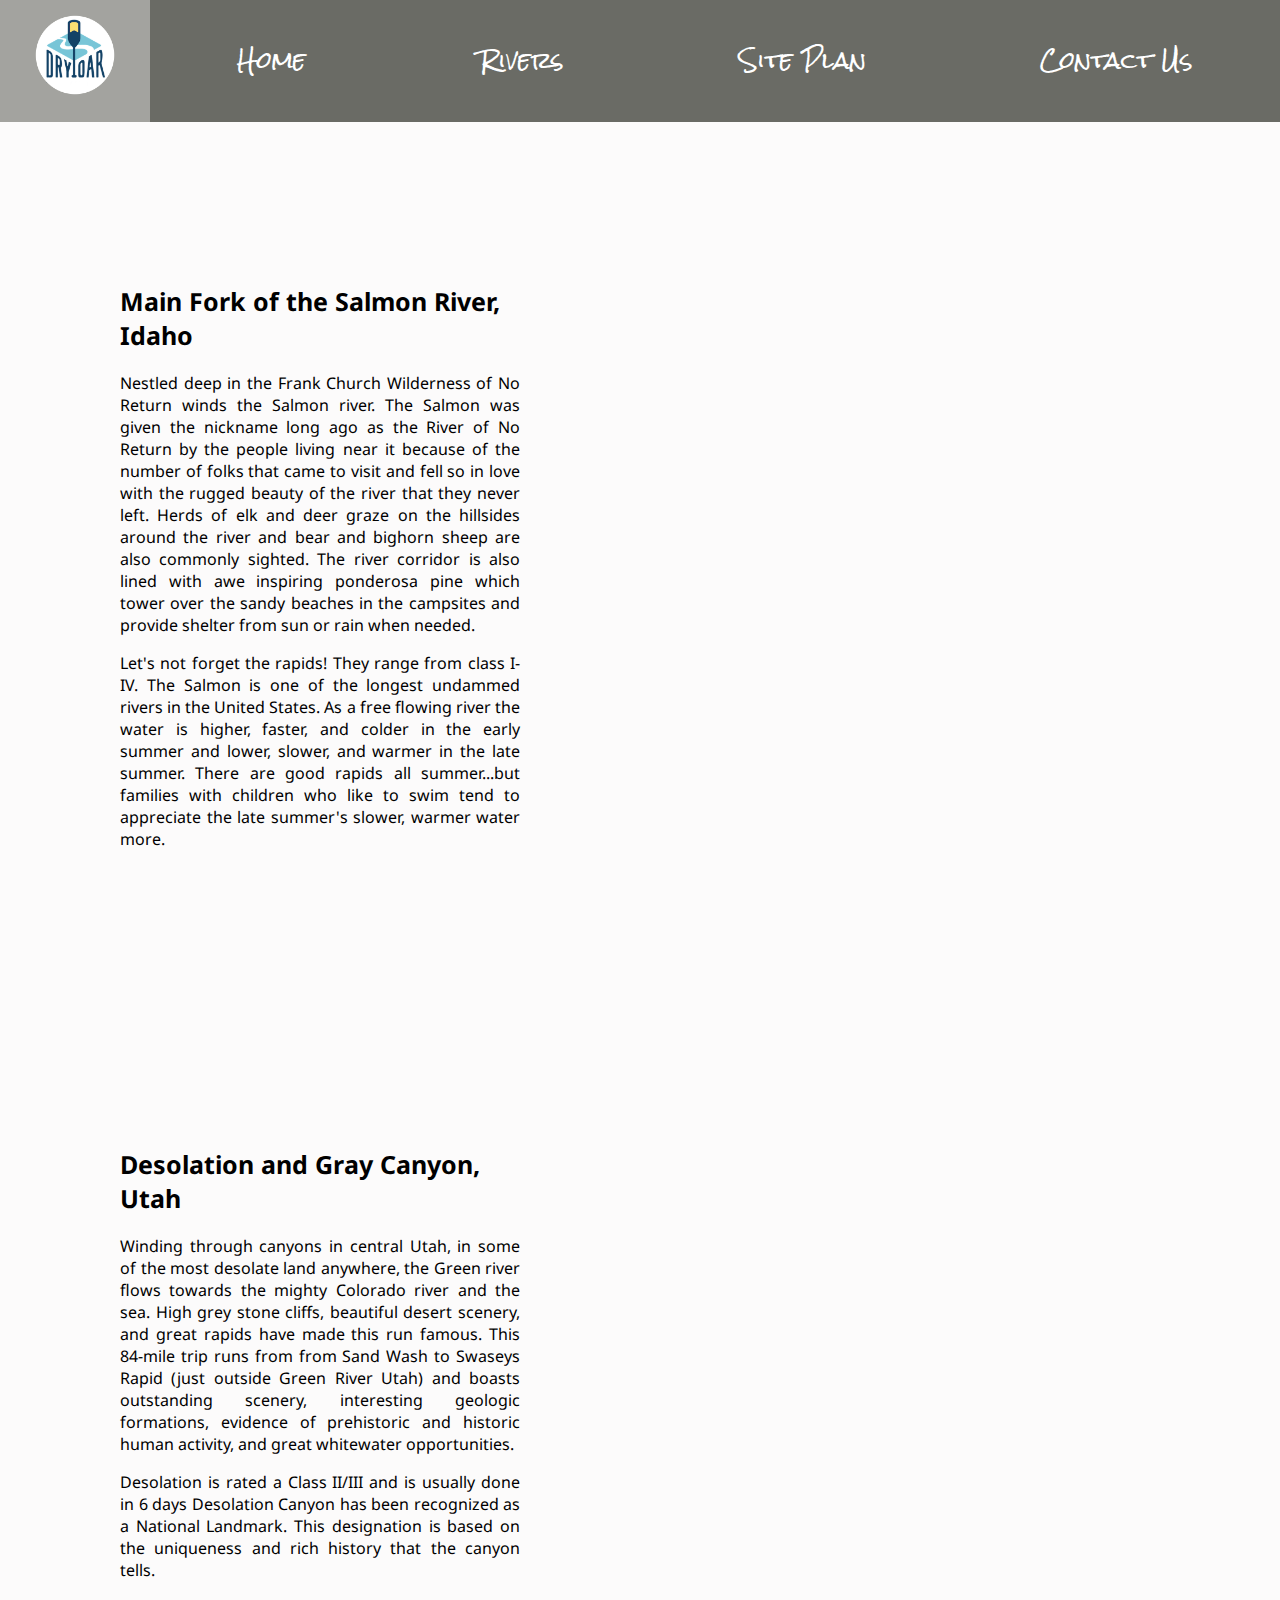
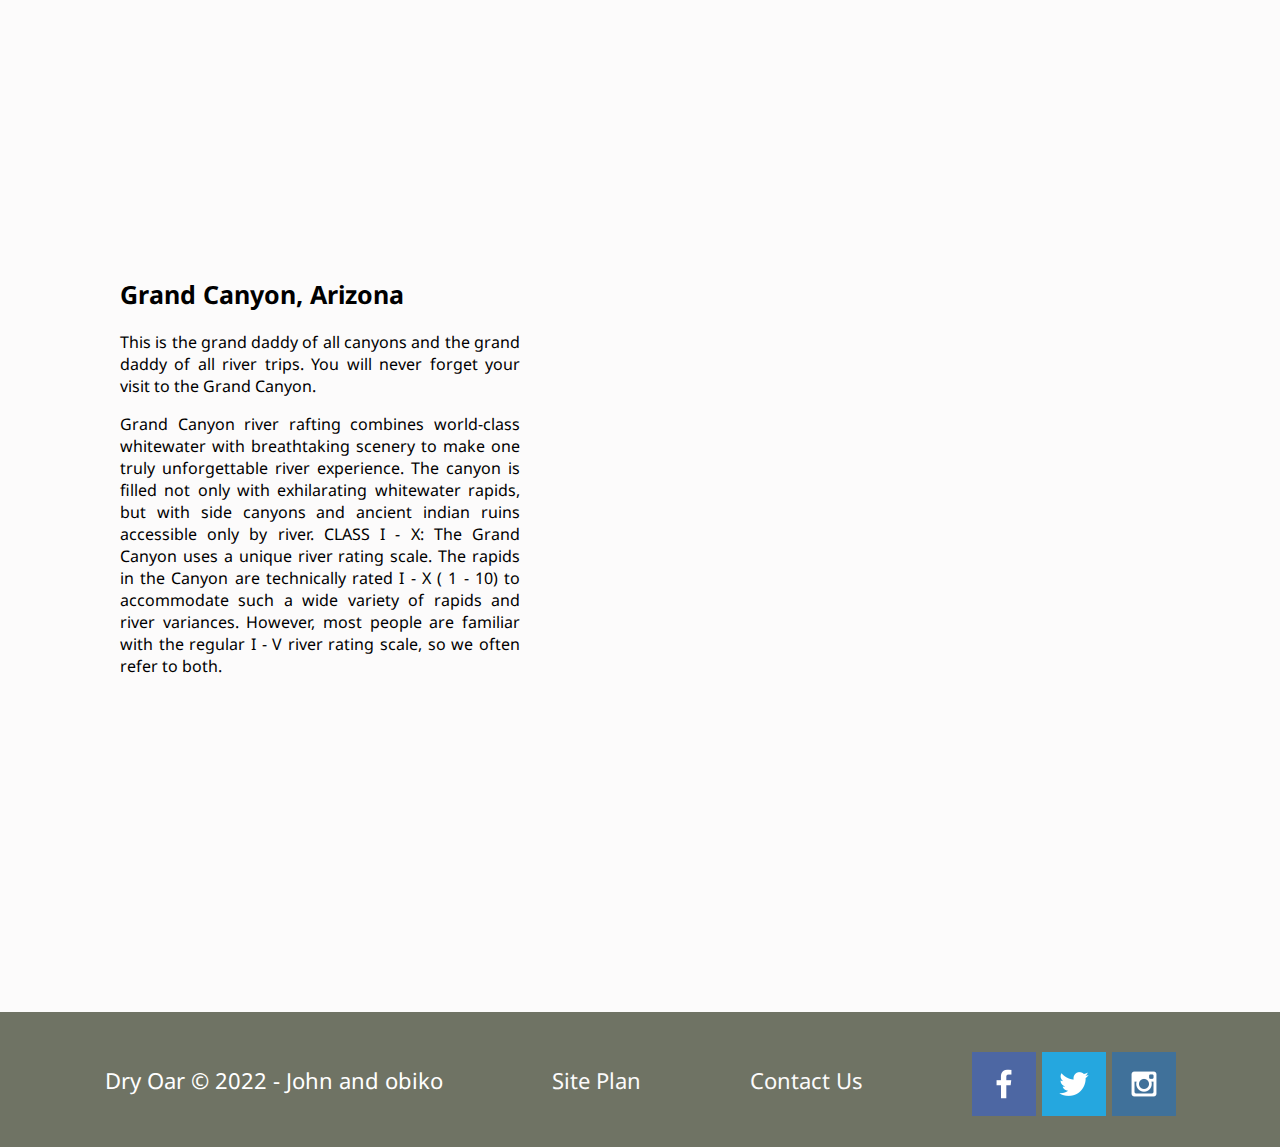
==== rivers.html @ b96100f6 "gt" ====
<!doctype html>
<html lang="en-us">

   

        <head>
            <meta charset="UTF-8">
            <meta http-equiv="X-UA-Compatible" content="IE=edge">
            <meta name="viewport" content="width=device-width, initial-scale=1.0">
            <link rel="stylesheet" href="styles/style.css">
            <title>Whitewater Rafting Vacations | Dry Oar Boating | Rivers</title>
        </head>
    

    <body class="has-animations">
    
    <div id="content">
        <header>
            <a id="logo_link" href="index.html">
                <img class="logo" src="images/logo.png" alt="Dry Oar Logo">
            </a>
            <nav>
                <a href="index.html">Home</a>
                <a href="rivers.html">Rivers</a>
                <a href="site-plan-rafting.html">Site Plan</a>
                <a href="contactus.html">Contact Us</a>
            </nav>
        </header>
      
            </section>
        </div>
       
        <body>
         <div class="section-container">
            <div class="columns image" style="background-image:url('images/kazuend-cCthPLHmrzI-unsplash.jpg')">
               &nbsp;
            </div>
            <div class="columns content">
               <div class="content-container">
                  <h5>Main Fork of the Salmon River, Idaho</h5>
                  <p>
                     Nestled deep in the Frank Church Wilderness of No Return winds the Salmon river. The Salmon was given the nickname long ago as the River of No Return by the people living near it because of the number of folks that came to visit and fell so in love with the rugged beauty of the river that they never left.

                     Herds of elk and deer graze on the hillsides around the river and bear and bighorn sheep are also commonly sighted. The river corridor is also lined with awe inspiring ponderosa pine which tower over the sandy beaches in the campsites and provide shelter from sun or rain when needed.
                     
                     
                  </p>
                  <p>
                     Let's not forget the rapids! They range from class I-IV. The Salmon is one of the longest undammed rivers in the United States. As a free flowing river the water is higher, faster, and colder in the early summer and lower, slower, and warmer in the late summer. There are good rapids all summer...but families with children who like to swim tend to appreciate the late summer's slower, warmer water more.
                  </p>
               </div>
            </div>
         </div>
         <div class="section-container">
            <div class="columns content">
               <div class="content-container">
                  <h5>Desolation and Gray Canyon, Utah</h5>
                  <p>
                     Winding through canyons in central Utah, in some of the most desolate land anywhere, the Green river flows towards the mighty Colorado river and the sea. High grey stone cliffs, beautiful desert scenery, and great rapids have made this run famous. This 84-mile trip runs from from Sand Wash to Swaseys Rapid (just outside Green River Utah) and boasts outstanding scenery, interesting geologic formations, evidence of prehistoric and historic human activity, and great whitewater opportunities.


                  </p>
                  <p>
                     Desolation is rated a Class II/III and is usually done in 6 days

                     Desolation Canyon has been recognized as a National Landmark.  This designation is based on the uniqueness and rich history that the canyon tells.


                  </p>
               </div>
            </div>
            <div class="columns image" style="background-image:url('images/bertrand-borie-CqyXj895IUg-unsplash.jpg')">
               &nbsp;
            </div>
         </div>
         <div class="section-container">
            <div class="columns image" style="background-image:url('images/diego-lozano--Gk6NLQKaaU-unsplash.jpg')">
               &nbsp;
            </div>
            <div class="columns content">
               <div class="content-container">
                  <h5>Grand Canyon, Arizona
                  </h5>
                  <p>
                     This is the grand daddy of all canyons and the grand daddy of all river trips. You will never forget your visit to the Grand Canyon.
                  </p>
                  <p>
                     Grand Canyon river rafting combines world-class whitewater with breathtaking scenery to make one truly unforgettable river experience. The canyon is filled not only with exhilarating whitewater rapids, but with side canyons and ancient indian ruins accessible only by river.

                     CLASS I - X: The Grand Canyon uses a unique river rating scale. The rapids in the Canyon are technically rated I - X ( 1 - 10) to accommodate such a wide variety of rapids and river variances. However, most people are familiar with the regular I - V river rating scale, so we often refer to both.


                  </p>
               </div>
            </div>
         </div>
      </body>
   </html>
  
    <footer>
        <p>Dry Oar © 2022 - John and obiko</p>
        <p><a href="site-plan-rafting.html">Site Plan</a></p>
        <p><a href="contactus.html">Contact Us</a></p>
        <div class="social">
            <a href="https://facebook.com" target="_blank">
                <img src="images/facebook.png" alt="fb icon">
            </a>
            <a href="https://twitter.com" target="_blank">
                <img src="images/twitter.png" alt="twitter icon">
            </a>
            <a href="https://instagram.com" target="_blank">
                <img src="images/instagram.png" alt="instagram icon">
            </a>
        </div>
    </footer>

   

  

    </body>
</html>
---- styles/style.css ----
@import url('https://fonts.googleapis.com/css2?family=Montserrat:wght@200&family=Noto+Sans:wght@200&family=Rock+Salt&display=swap');

#content{
    max-width: 2000px;
    margin: 0 auto;
}


nav a{
    text-align: center;
    color: #ffffff;
    text-decoration: none;
    padding: 35px;
    
}
nav{
    display: flex;
    justify-content: space-around;
    background: #070c015d;
}
#hero-msg h1{
    text-align: center;
    color: #ffffff;
    grid-column: 2/3;
    grid-row: 1/3;
    
}
#hero-msg h4{
    text-align: center;
    color: #ffffff;
    grid-column: 2/3;
    grid-row: 1/3;
}
.button-box{
    text-align: center;
}
main section{
    text-align: center;
}
main section img{
    box-sizing:border-box ;
}

#background {
    height: 725px;
    background-color:#00a6e8; 
    grid-column: 1/11;
    grid-row: 4/9;
}


body {
    background-color: #fcfbfb;
    font-family:Noto Sans, Montserrat, sans-serif;
    font-size: 22px;
    padding: 0;
    margin: 0;
}
header {
    display: grid;
    grid-template-columns: 150px auto;
    background-color:#070c015d;
    font: "Rock Salt";
    font-family:Rock Salt, Noto Sans, Montserrat, sans-serif;
   
}
nav a:hover {
    background-color: rgb(255, 255, 255);
    color: #00171F;
}
.book, .join{
    background-color: #00A8E8; 
    color: beige;
    text-decoration: none;
    font-size: 18px;
    padding: 15px 30px;
    margin-top: 50px;
    border-radius: 5px;
}
.book:hover, .join:hover{
    background-color:#007EA7;
    color: rgba(255, 228, 196, 0.914);
}
.msg{
    background-color:#003459;
    line-height: 1.5em;
    padding: 35px;
    grid-column: 6/10;
    grid-row: 6/7;
    box-shadow: 5px 5px 10px #6f7364;
}
footer{
    background-color:#00171F;
    color: #ffffff;
    padding: 25px 50px;
    margin-top: 200px;
}
.home-title{
    color: #000000;
    font-family:Rock Salt, Noto Sans, Montserrat, sans-serif;
    font-size: 2em;
    margin-top: 10px;
}
h4{
    color: #000;
}
.msg h2{
    color: #fcfbfb;
    font-family:Noto Sans, Montserrat, sans-serif;
}
.msg p{
    color: aliceblue;
    font-size: 1em;
    padding-bottom: 15px;
}
footer a{
    color: #fcfbfb;
    text-decoration: none;
}
footer a:hover{
    color: #000;
}

.icon {
    width: 80px;
    padding-top: 10px;
}
.logo {
    width: 80px;
}
#hero-img{
    width: 100%;
}
font p{
    font-size:  0.1em;
    font-family:Noto Sans, Montserrat, sans-serif;
    
}
font p a:hover {
    text-decoration: underline;
}
h2{
    margin: 0;
}
#logo_link{
    padding-top: 5px;
    justify-self: center;
    align-self: center;
}
footer .social img{
    padding-top: 15px;
}
.rivers-card, .camping-card, .rapids-card{
    margin: 200px 0;
}
.card-img{
    border: 10px solid #d9c2a3;
    transition: transform .5s;
    box-shadow: 5px 5px 10px #6f7364;
}
#hero{
    display: grid; 
    grid-template-columns: 1fr 3fr 1fr;
    margin-top: -120px; 
    
}
#hero-box{
    grid-column: 1/4;
    grid-row: 1/3;
    z-index: -1;

}
#hero-msg{
    grid-column: 2/3;
    grid-row: 1/2;
    margin-top: 120px;
    }
    
.home-grid{
    display: grid;
    grid-template-columns:1fr 1fr 1fr 1fr 1fr 1fr 1fr 1fr 1fr 1fr;
}

.display-grid{
    grid-template-columns:10fr
}
.card-img, .mountains {
    width: 100%;
}
.rivers-card{
    grid-column: 2/4;
    grid-row: 2/3;
}
.camping-card{
    grid-column: 5/7;
    grid-row: 2/3;
}
.rapids-card{
    grid-column: 8/10;
    grid-row: 2/3;
}
.mountains{
    grid-column: 2/7;
    grid-row: 5/8;
    box-shadow: 5px 5px 10px #6f7364;
}
footer{
    background-color: #6f7364;
    padding: 25px 50px;
    margin-top: 200px; 
    display: flex;
    justify-content: space-around;
    align-items: center;
}
.card-img:hover {
    opacity: .6;
    transform: scale(1.1);
}
h1{
    padding: 60px;
    text-align: center;
    background: #1abc9c00;
    color: rgb(0, 0, 0);
    font-size: 30px;
}
img {
    max-width: 100%
  }
  .image {
    flex-basis: 40%
  }
  .text {
    font-size: 20px;
    padding-left: 20px;
  }
.container{
    display: flex;
    align-items: center;
}



    body
    {
    overflow-x:hidden;
    font-family:'Noto Sans', sans-serif;
    }
    .section-container
    {
    --bs-gutter-x: 1.5rem;
    --bs-gutter-y: 0;
    display: flex;
    flex-wrap: wrap;
    }
    .section-container .columns
    {
    flex:0 0 auto;
    width:50%;
    }
    .section-container .columns.image
    {
    background-position:center;
    background-repeat:no-repeat;
    background-size:cover;
    width: 0;
    }
    .section-container .columns.content .content-container
    {
    padding:120px 120px;
    }
    .section-container .columns.content .content-container h5
    {
    font-weight:700;
    font-size:25px;
    margin-bottom:20px;
    }
    .section-container .columns.content .content-container p
    {
    font-weight:400;
    font-size:16px;
    margin-bottom:20px;
    margin-bottom:15px;
    text-align:justify;
    }
    @media screen and (max-width:767px)
    {
    .section-container
    {
    flex-flow:row wrap;
    }
    .section-container .columns.image{
    display:block;
    order:1;
    width:100%;
    height:250px;
    }
    .section-container .columns.content
    {
    display:block;
    order:2;
    width:100%;
    }
    .section-container .columns.content .content-container
    {
    padding:20px 35px;
    }
    .section-container .columns.content .content-container h5
    {
    margin-bottom:5px;
    }
    }
    



@media screen and (max-width: 900px) {
    #hero, .home-grid {
        display: block;
        height: auto;
    }
    nav, footer {
        flex-direction: column;
    }
    nav a {
        display: block;
        padding: 15px;
    }
    #hero {
        margin-top: 0;
    }
    #hero-msg {
        margin-top: 0;
    }
    #hero-msg h4 {
        display: none;
    }
    .home-title {
        font-size: 25px;
        color: #6f7364;
    }
    .rivers-card, .camping-card, .rapids-card { 
        margin: 50px auto;
        width: 60%;
    }
    #background {
        display: none;
    }
    .mountains, .msg {
        width: 80%;
        display: block;
        margin: 0 auto;
    }
    footer {
        margin-top: 25px;
    }
}
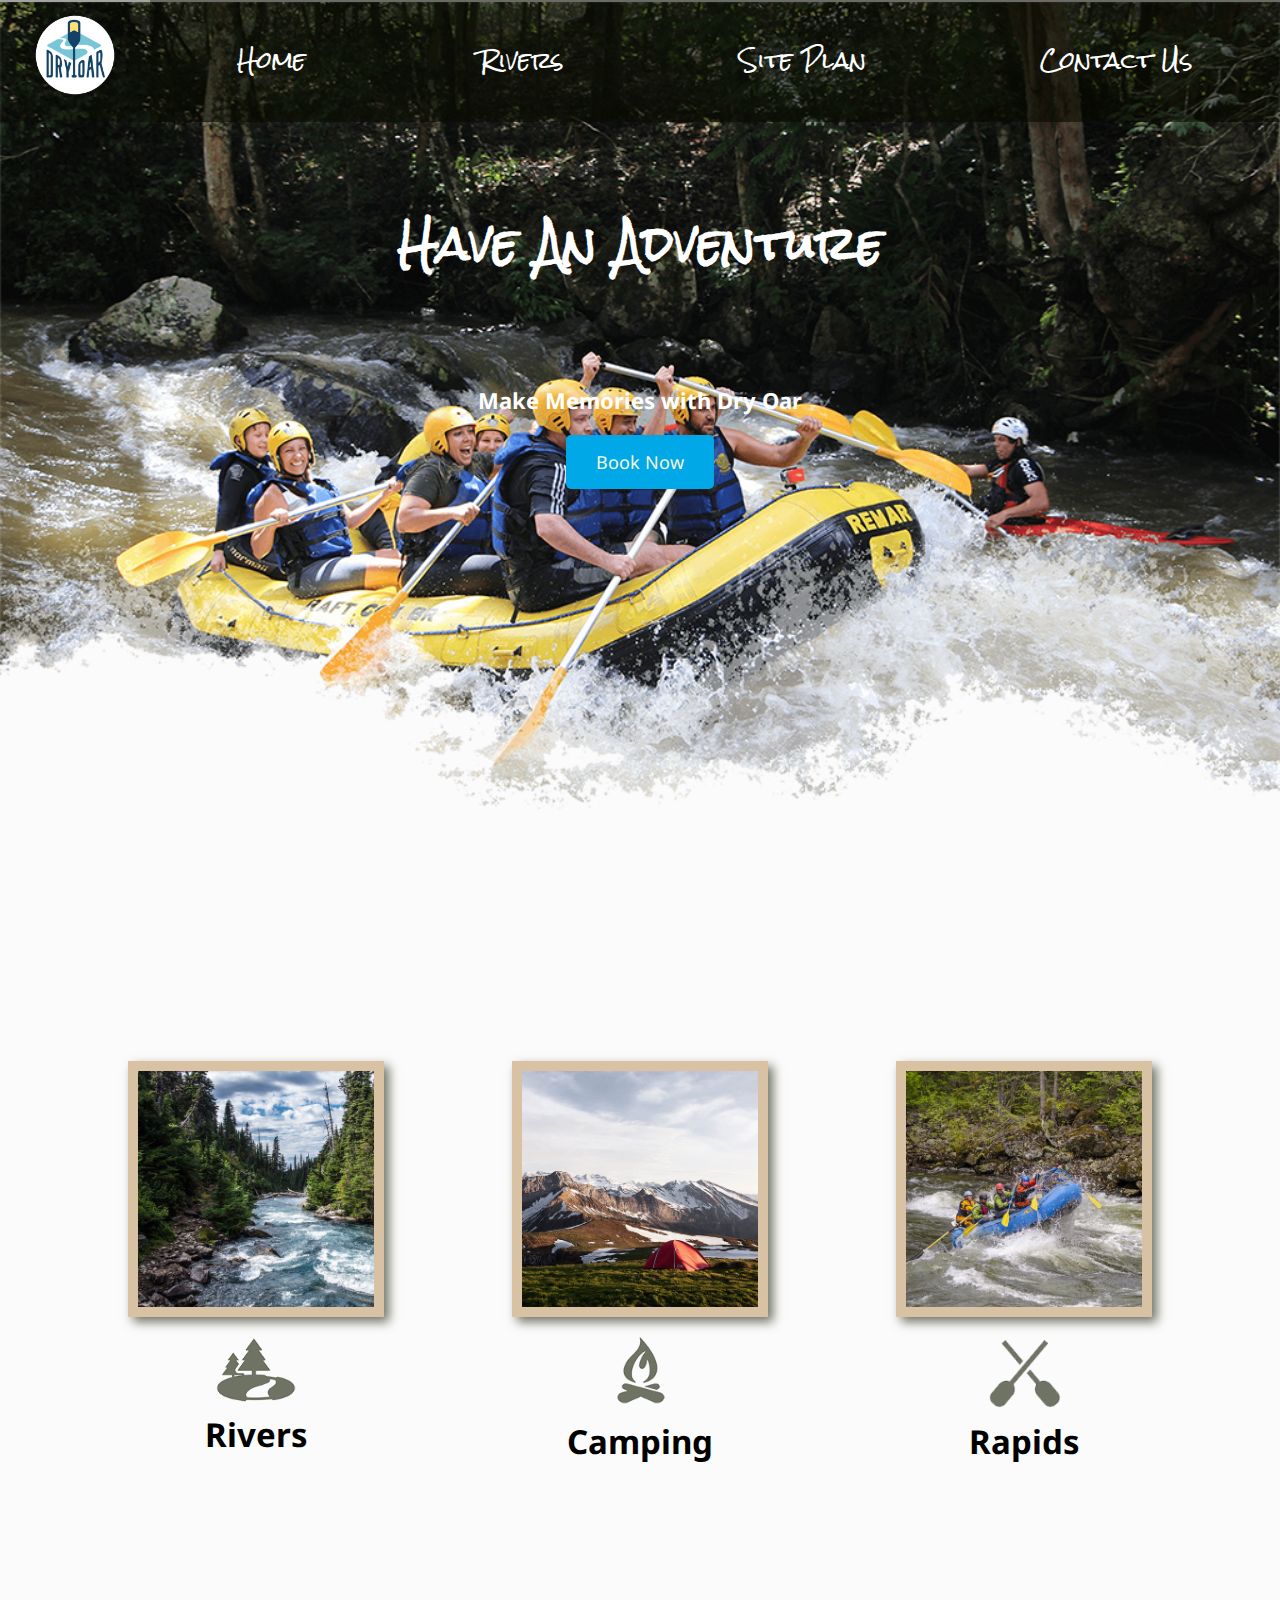
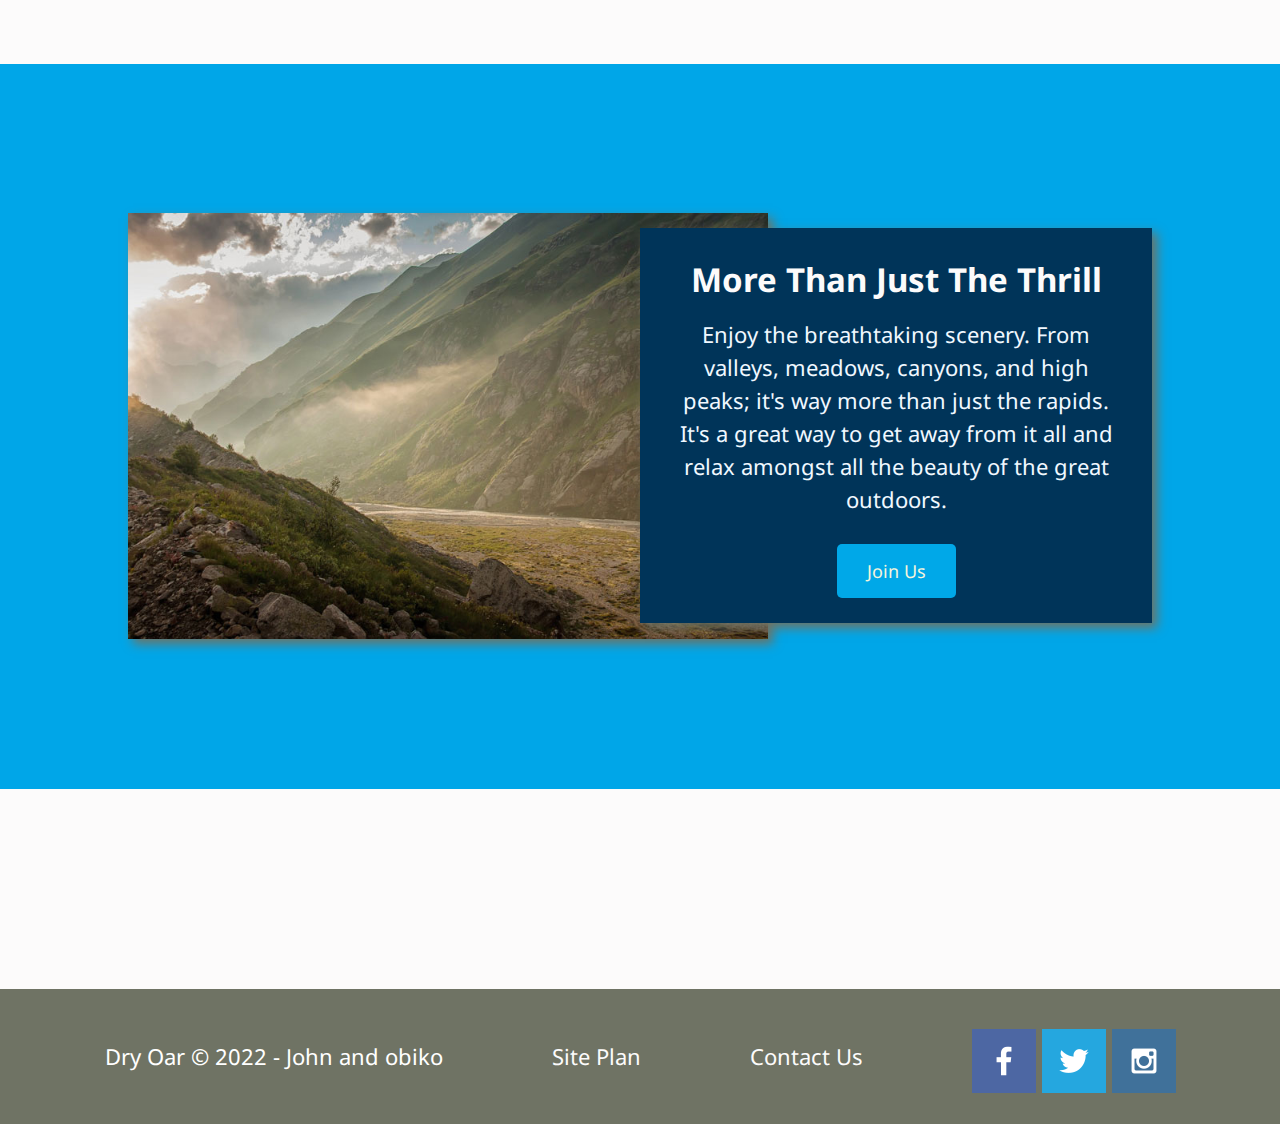
==== commit f3c3bc8e: "rivers new" ====
--- a/rivers.html
+++ b/rivers.html
@@ -1,19 +1,13 @@
-<!doctype html>
-<html lang="en-us">
-
-   
-
-        <head>
-            <meta charset="UTF-8">
-            <meta http-equiv="X-UA-Compatible" content="IE=edge">
-            <meta name="viewport" content="width=device-width, initial-scale=1.0">
-            <link rel="stylesheet" href="styles/style.css">
-            <title>Whitewater Rafting Vacations | Dry Oar Boating | Rivers</title>
-        </head>
-    
-
-    <body class="has-animations">
-    
+<!DOCTYPE html>
+<html lang="en">
+<head>
+    <meta charset="UTF-8">
+    <meta http-equiv="X-UA-Compatible" content="IE=edge">
+    <meta name="viewport" content="width=device-width, initial-scale=1.0">
+    <link rel="stylesheet" href="styles/style.css">
+    <title>Whitewater Rafting Vacations | Dry Oar Boating | Home</title>
+</head>
+<body>
     <div id="content">
         <header>
             <a id="logo_link" href="index.html">
@@ -26,98 +20,60 @@
                 <a href="contactus.html">Contact Us</a>
             </nav>
         </header>
-      
+        <div id="hero">
+            <div id="hero-box">
+                <img id="hero-img" src="images/hero.png" alt="People enjoying white water rafting">
+            </div>
+            <section id="hero-msg">
+                <h1 class="home-title">Have An Adventure</h1>
+                <h4>Make Memories with Dry Oar</h4>
+                <div class="button-box">
+                    <a class="book" href="rates.html">Book Now</a>
+                </div>
             </section>
         </div>
-       
-        <body>
-         <div class="section-container">
-            <div class="columns image" style="background-image:url('images/kazuend-cCthPLHmrzI-unsplash.jpg')">
-               &nbsp;
+        <main class="home-grid">
+            <section class="rivers-card">
+                <img class="card-img" src="images/rivers.jpg" alt="river in forest">
+                <img class="icon" src="images/river_icon.png" alt="river icon">
+                <h2>Rivers</h2>
+            </section>
+            <section class="camping-card">
+                <img class="card-img" src="images/camping.jpg" alt="tent in mountains">
+                <img class="icon" src="images/fire_icon.png" alt="fire icon">
+                <h2>Camping</h2>
+            </section>
+            <section class="rapids-card">
+                <img class="card-img" src="images/rapids.jpg" alt="rafting boat">
+                <img class="icon" src="images/oars.png" alt="oars icon">
+                <h2>Rapids</h2>
+            </section>
+            <div id="background"></div>
+            <img class="mountains" src="images/mountains.jpg" alt="Misty mountains">
+            <section class="msg">
+                <h2>More Than Just The Thrill</h2>
+                <p>Enjoy the breathtaking scenery. From valleys, meadows, canyons, and high peaks; it's way more than just the rapids. It's a great way to get away from it all and relax amongst all the beauty of the great outdoors. </p>
+                <a class='join' href="rivers.html">Join Us</a>
+            </section>
+        </main>
+        <footer>
+            <p>Dry Oar © 2022 - John and obiko</p>
+            <p><a href="site-plan-rafting.html">Site Plan</a></p>
+            <p><a href="contactus.html">Contact Us</a></p>
+            <div class="social">
+                <a href="https://facebook.com" target="_blank">
+                    <img src="images/facebook.png" alt="fb icon">
+                </a>
+                <a href="https://twitter.com" target="_blank">
+                    <img src="images/twitter.png" alt="twitter icon">
+                </a>
+                <a href="https://instagram.com" target="_blank">
+                    <img src="images/instagram.png" alt="instagram icon">
+                </a>
             </div>
-            <div class="columns content">
-               <div class="content-container">
-                  <h5>Main Fork of the Salmon River, Idaho</h5>
-                  <p>
-                     Nestled deep in the Frank Church Wilderness of No Return winds the Salmon river. The Salmon was given the nickname long ago as the River of No Return by the people living near it because of the number of folks that came to visit and fell so in love with the rugged beauty of the river that they never left.
-
-                     Herds of elk and deer graze on the hillsides around the river and bear and bighorn sheep are also commonly sighted. The river corridor is also lined with awe inspiring ponderosa pine which tower over the sandy beaches in the campsites and provide shelter from sun or rain when needed.
-                     
-                     
-                  </p>
-                  <p>
-                     Let's not forget the rapids! They range from class I-IV. The Salmon is one of the longest undammed rivers in the United States. As a free flowing river the water is higher, faster, and colder in the early summer and lower, slower, and warmer in the late summer. There are good rapids all summer...but families with children who like to swim tend to appreciate the late summer's slower, warmer water more.
-                  </p>
-               </div>
-            </div>
-         </div>
-         <div class="section-container">
-            <div class="columns content">
-               <div class="content-container">
-                  <h5>Desolation and Gray Canyon, Utah</h5>
-                  <p>
-                     Winding through canyons in central Utah, in some of the most desolate land anywhere, the Green river flows towards the mighty Colorado river and the sea. High grey stone cliffs, beautiful desert scenery, and great rapids have made this run famous. This 84-mile trip runs from from Sand Wash to Swaseys Rapid (just outside Green River Utah) and boasts outstanding scenery, interesting geologic formations, evidence of prehistoric and historic human activity, and great whitewater opportunities.
-
-
-                  </p>
-                  <p>
-                     Desolation is rated a Class II/III and is usually done in 6 days
-
-                     Desolation Canyon has been recognized as a National Landmark.  This designation is based on the uniqueness and rich history that the canyon tells.
-
-
-                  </p>
-               </div>
-            </div>
-            <div class="columns image" style="background-image:url('images/bertrand-borie-CqyXj895IUg-unsplash.jpg')">
-               &nbsp;
-            </div>
-         </div>
-         <div class="section-container">
-            <div class="columns image" style="background-image:url('images/diego-lozano--Gk6NLQKaaU-unsplash.jpg')">
-               &nbsp;
-            </div>
-            <div class="columns content">
-               <div class="content-container">
-                  <h5>Grand Canyon, Arizona
-                  </h5>
-                  <p>
-                     This is the grand daddy of all canyons and the grand daddy of all river trips. You will never forget your visit to the Grand Canyon.
-                  </p>
-                  <p>
-                     Grand Canyon river rafting combines world-class whitewater with breathtaking scenery to make one truly unforgettable river experience. The canyon is filled not only with exhilarating whitewater rapids, but with side canyons and ancient indian ruins accessible only by river.
-
-                     CLASS I - X: The Grand Canyon uses a unique river rating scale. The rapids in the Canyon are technically rated I - X ( 1 - 10) to accommodate such a wide variety of rapids and river variances. However, most people are familiar with the regular I - V river rating scale, so we often refer to both.
-
-
-                  </p>
-               </div>
-            </div>
-         </div>
-      </body>
-   </html>
-  
-    <footer>
-        <p>Dry Oar © 2022 - John and obiko</p>
-        <p><a href="site-plan-rafting.html">Site Plan</a></p>
-        <p><a href="contactus.html">Contact Us</a></p>
-        <div class="social">
-            <a href="https://facebook.com" target="_blank">
-                <img src="images/facebook.png" alt="fb icon">
-            </a>
-            <a href="https://twitter.com" target="_blank">
-                <img src="images/twitter.png" alt="twitter icon">
-            </a>
-            <a href="https://instagram.com" target="_blank">
-                <img src="images/instagram.png" alt="instagram icon">
-            </a>
-        </div>
-    </footer>
-
-   
-
-  
-
-    </body>
+        </footer>
+    </div >
+    
+</body>
 </html>
-
+                            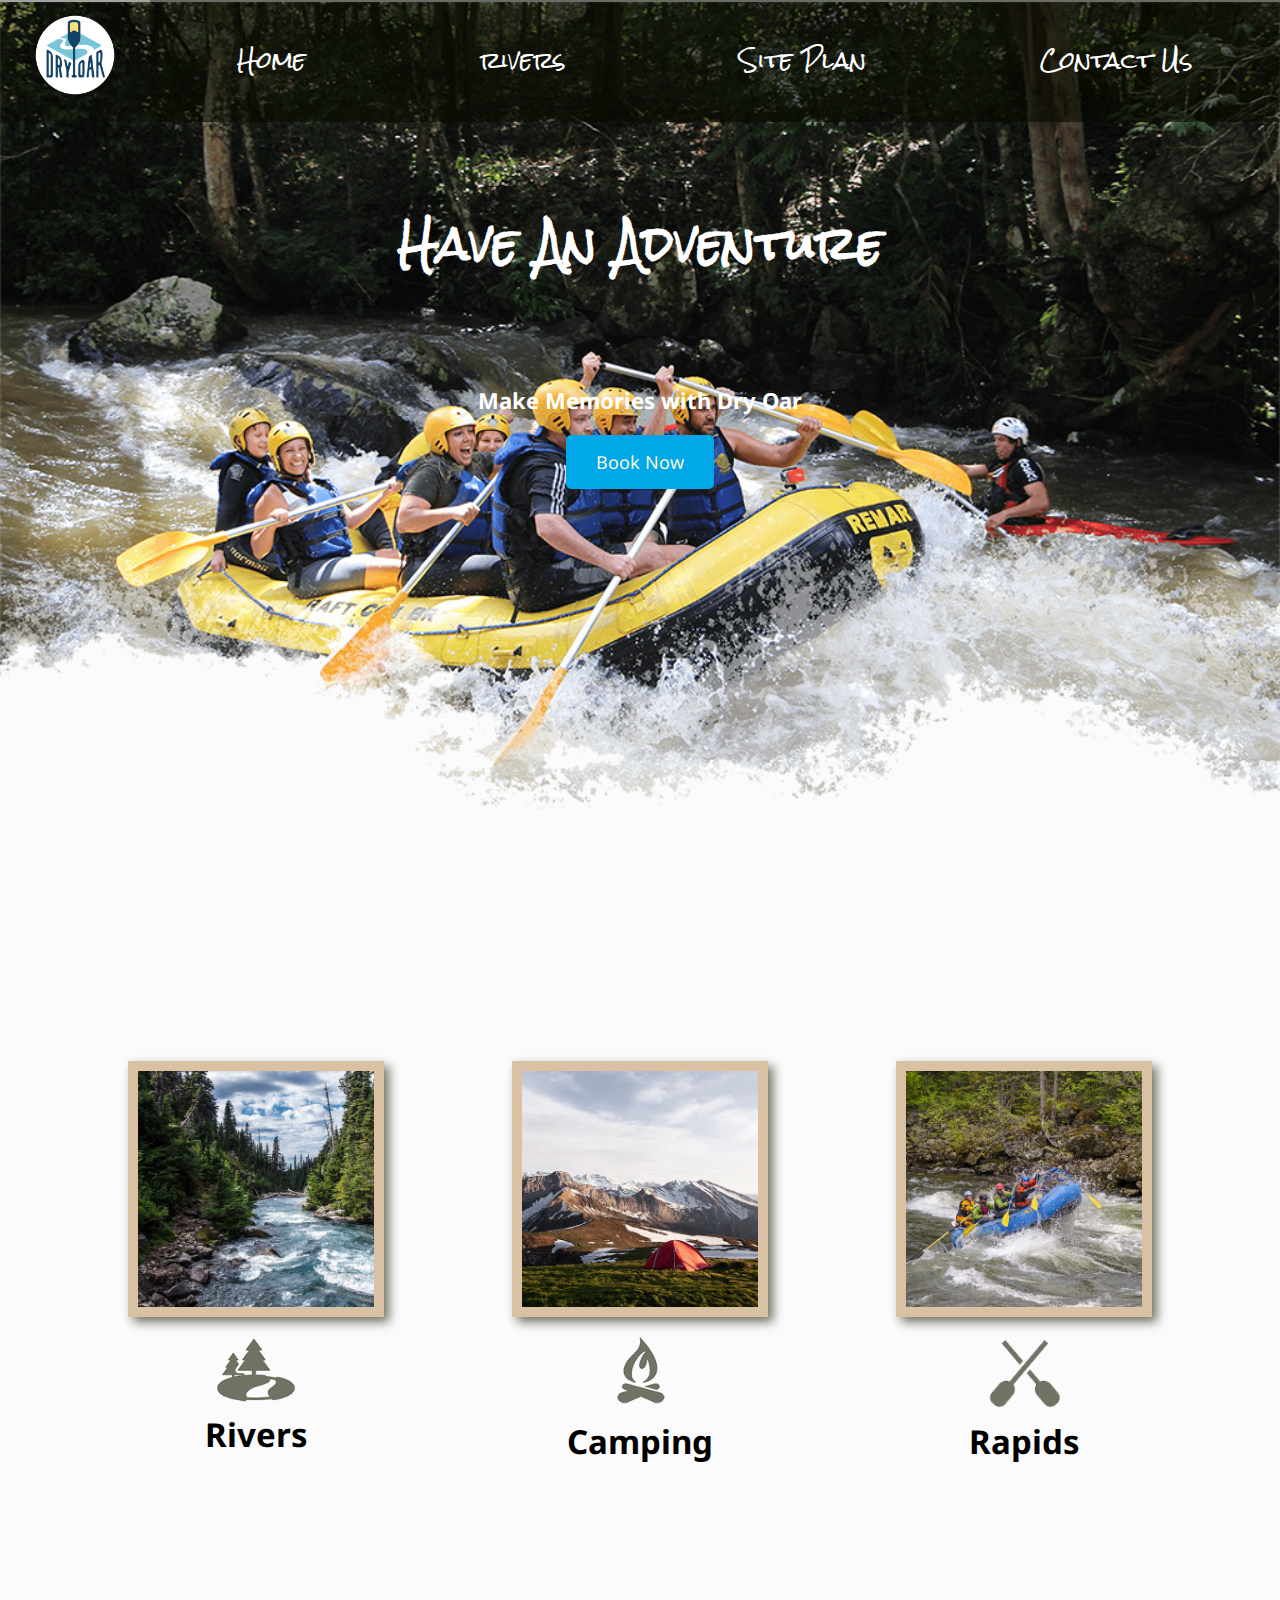
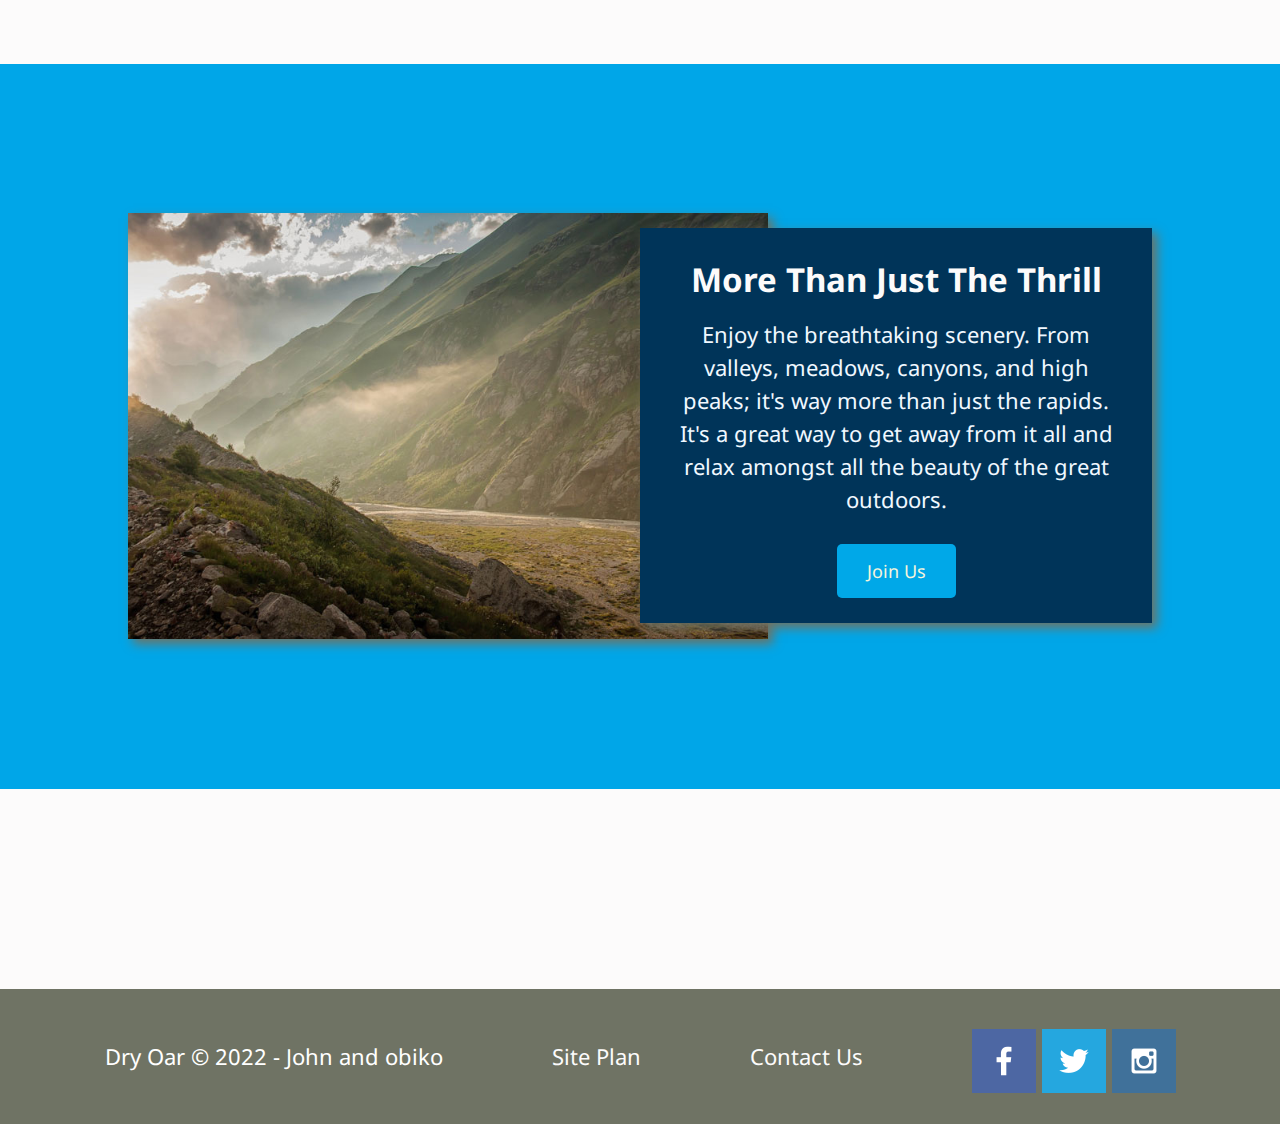
==== commit 9f18368f: "bh" ====
--- a/rivers.html
+++ b/rivers.html
@@ -15,7 +15,7 @@
             </a>
             <nav>
                 <a href="index.html">Home</a>
-                <a href="rivers.html">Rivers</a>
+                <a href="rivers.html">rivers</a>
                 <a href="site-plan-rafting.html">Site Plan</a>
                 <a href="contactus.html">Contact Us</a>
             </nav>
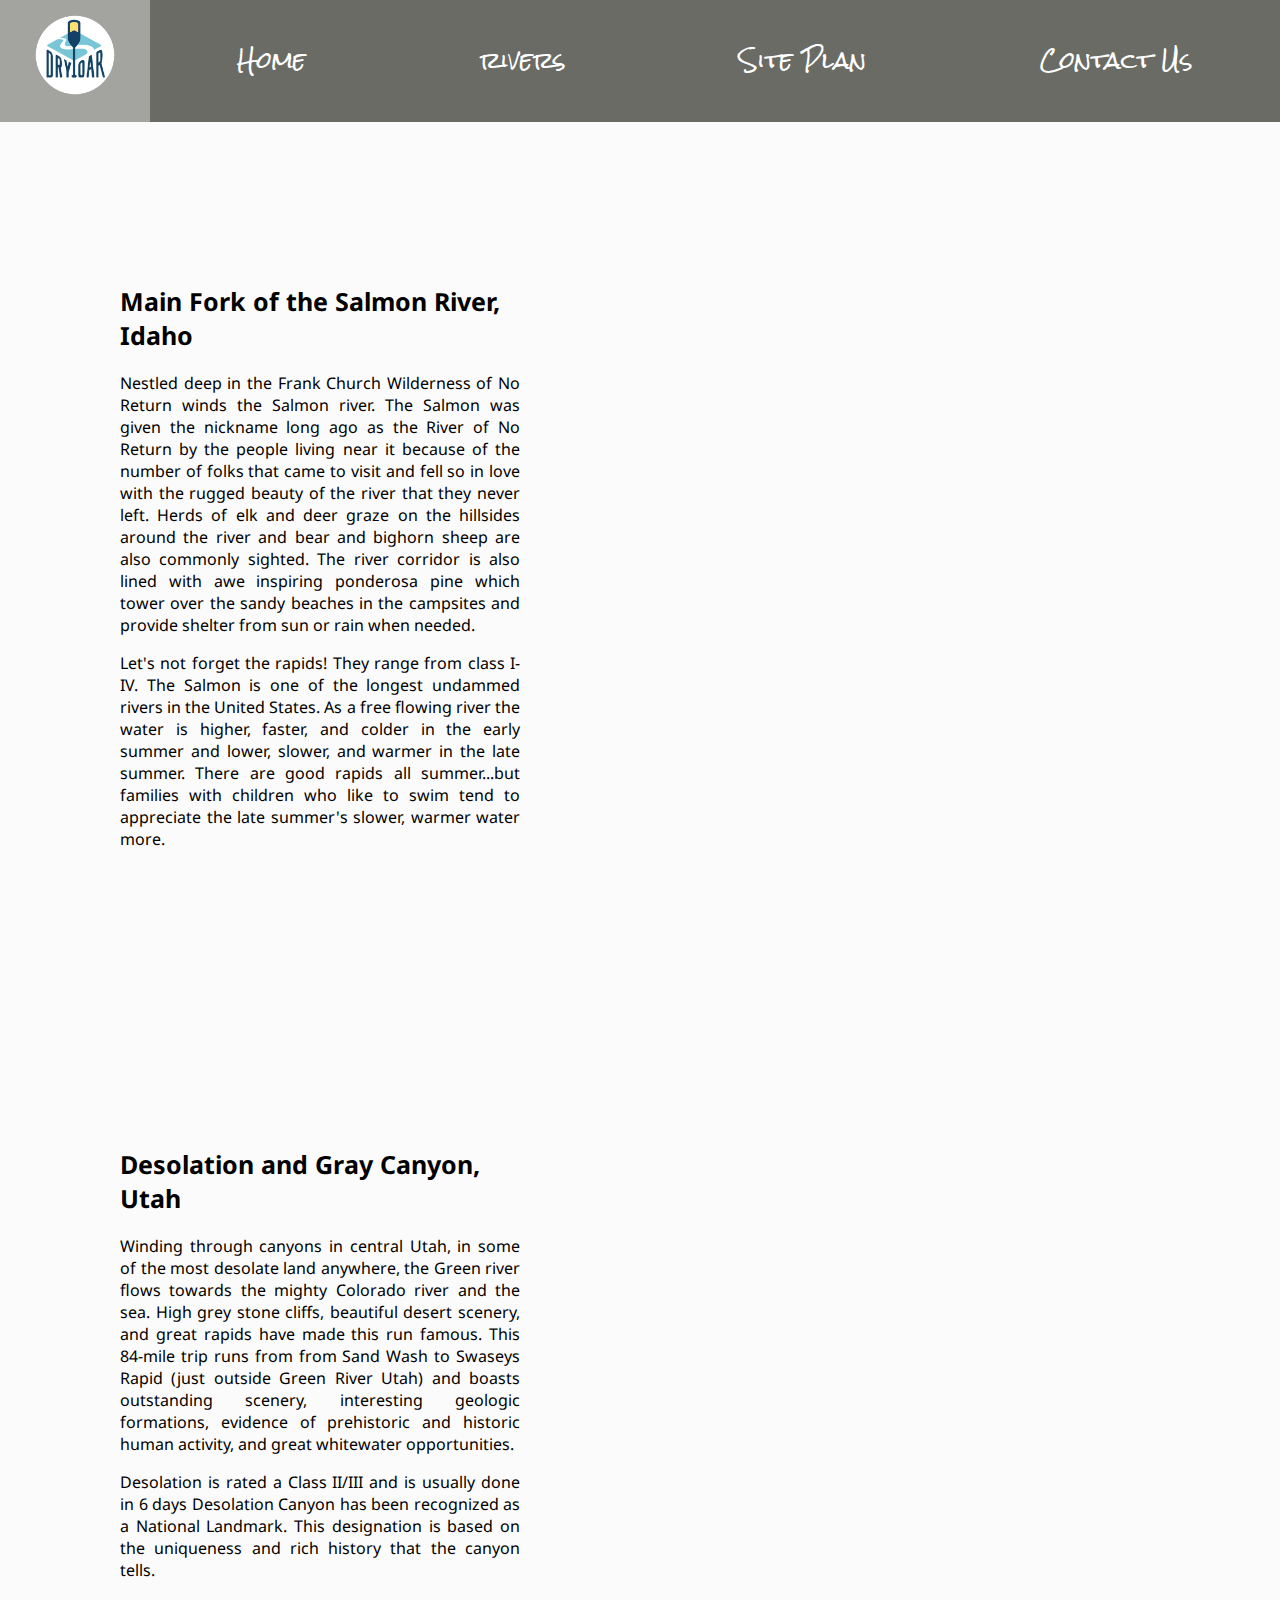
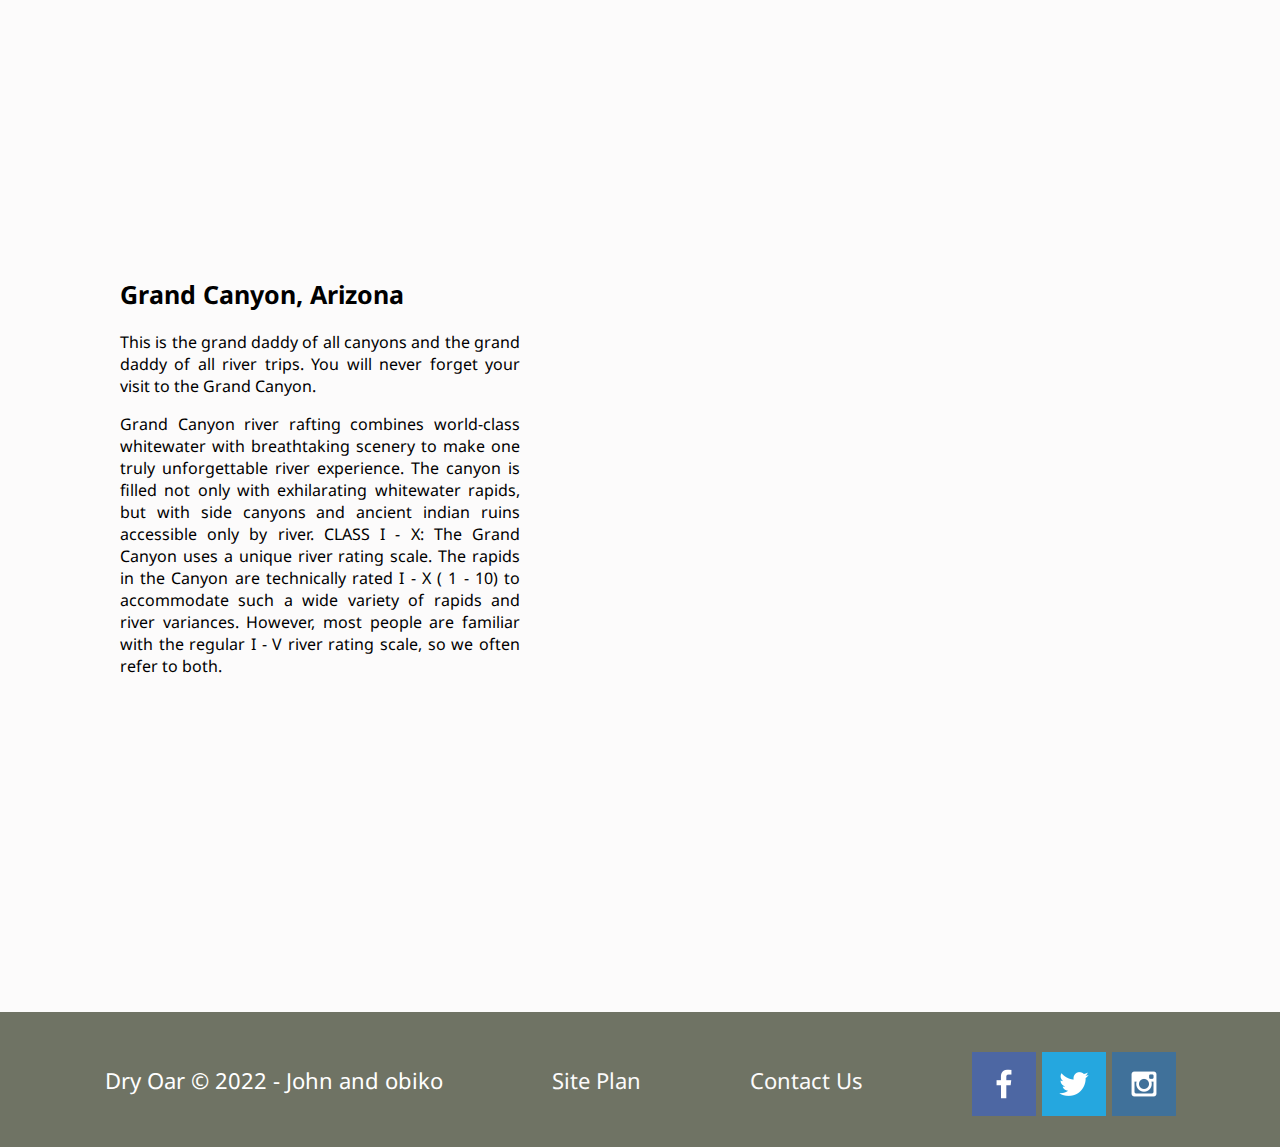
==== commit 06e9bbd8: "other" ====
--- a/rivers.html
+++ b/rivers.html
@@ -20,42 +20,61 @@
                 <a href="contactus.html">Contact Us</a>
             </nav>
         </header>
-        <div id="hero">
-            <div id="hero-box">
-                <img id="hero-img" src="images/hero.png" alt="People enjoying white water rafting">
+       
+        <body>
+            <div class="section-container">
+               <div class="columns image" style="background-image:url('images/kazuend-cCthPLHmrzI-unsplash.jpg')">
+                  &nbsp;
+               </div>
+               <div class="columns content">
+                  <div class="content-container">
+                     <h5>Main Fork of the Salmon River, Idaho
+                    </h5>
+                     <p>
+                        Nestled deep in the Frank Church Wilderness of No Return winds the Salmon river. The Salmon was given the nickname long ago as the River of No Return by the people living near it because of the number of folks that came to visit and fell so in love with the rugged beauty of the river that they never left.
+
+                        Herds of elk and deer graze on the hillsides around the river and bear and bighorn sheep are also commonly sighted. The river corridor is also lined with awe inspiring ponderosa pine which tower over the sandy beaches in the campsites and provide shelter from sun or rain when needed.
+                     </p>
+                     <p>
+                        Let's not forget the rapids! They range from class I-IV. The Salmon is one of the longest undammed rivers in the United States. As a free flowing river the water is higher, faster, and colder in the early summer and lower, slower, and warmer in the late summer. There are good rapids all summer...but families with children who like to swim tend to appreciate the late summer's slower, warmer water more.                     </p>
+                  </div>
+               </div>
             </div>
-            <section id="hero-msg">
-                <h1 class="home-title">Have An Adventure</h1>
-                <h4>Make Memories with Dry Oar</h4>
-                <div class="button-box">
-                    <a class="book" href="rates.html">Book Now</a>
-                </div>
-            </section>
-        </div>
-        <main class="home-grid">
-            <section class="rivers-card">
-                <img class="card-img" src="images/rivers.jpg" alt="river in forest">
-                <img class="icon" src="images/river_icon.png" alt="river icon">
-                <h2>Rivers</h2>
-            </section>
-            <section class="camping-card">
-                <img class="card-img" src="images/camping.jpg" alt="tent in mountains">
-                <img class="icon" src="images/fire_icon.png" alt="fire icon">
-                <h2>Camping</h2>
-            </section>
-            <section class="rapids-card">
-                <img class="card-img" src="images/rapids.jpg" alt="rafting boat">
-                <img class="icon" src="images/oars.png" alt="oars icon">
-                <h2>Rapids</h2>
-            </section>
-            <div id="background"></div>
-            <img class="mountains" src="images/mountains.jpg" alt="Misty mountains">
-            <section class="msg">
-                <h2>More Than Just The Thrill</h2>
-                <p>Enjoy the breathtaking scenery. From valleys, meadows, canyons, and high peaks; it's way more than just the rapids. It's a great way to get away from it all and relax amongst all the beauty of the great outdoors. </p>
-                <a class='join' href="rivers.html">Join Us</a>
-            </section>
-        </main>
+            <div class="section-container">
+               <div class="columns content">
+                  <div class="content-container">
+                     <h5>Desolation and Gray Canyon, Utah</h5>
+                     <p>
+                        Winding through canyons in central Utah, in some of the most desolate land anywhere, the Green river flows towards the mighty Colorado river and the sea. High grey stone cliffs, beautiful desert scenery, and great rapids have made this run famous. This 84-mile trip runs from from Sand Wash to Swaseys Rapid (just outside Green River Utah) and boasts outstanding scenery, interesting geologic formations, evidence of prehistoric and historic human activity, and great whitewater opportunities.                     </p>
+                     <p>
+                        Desolation is rated a Class II/III and is usually done in 6 days
+
+                        Desolation Canyon has been recognized as a National Landmark.  This designation is based on the uniqueness and rich history that the canyon tells.                     </p>
+                  </div>
+               </div>
+               <div class="columns image" style="background-image:url('images/bertrand-borie-CqyXj895IUg-unsplash.jpg')">
+                  &nbsp;
+               </div>
+            </div>
+            <div class="section-container">
+               <div class="columns image" style="background-image:url('images/diego-lozano--Gk6NLQKaaU-unsplash.jpg')">
+                  &nbsp;
+               </div>
+               <div class="columns content">
+                  <div class="content-container">
+                     <h5>Grand Canyon, Arizona</h5>
+                     <p>
+                        This is the grand daddy of all canyons and the grand daddy of all river trips. You will never forget your visit to the Grand Canyon.                     </p>
+                     <p>
+                        Grand Canyon river rafting combines world-class whitewater with breathtaking scenery to make one truly unforgettable river experience. The canyon is filled not only with exhilarating whitewater rapids, but with side canyons and ancient indian ruins accessible only by river.
+
+                        CLASS I - X: The Grand Canyon uses a unique river rating scale. The rapids in the Canyon are technically rated I - X ( 1 - 10) to accommodate such a wide variety of rapids and river variances. However, most people are familiar with the regular I - V river rating scale, so we often refer to both.                     </p>
+                  </div>
+               </div>
+            </div>
+         </body>
+      </html>
+       </main>
         <footer>
             <p>Dry Oar © 2022 - John and obiko</p>
             <p><a href="site-plan-rafting.html">Site Plan</a></p>
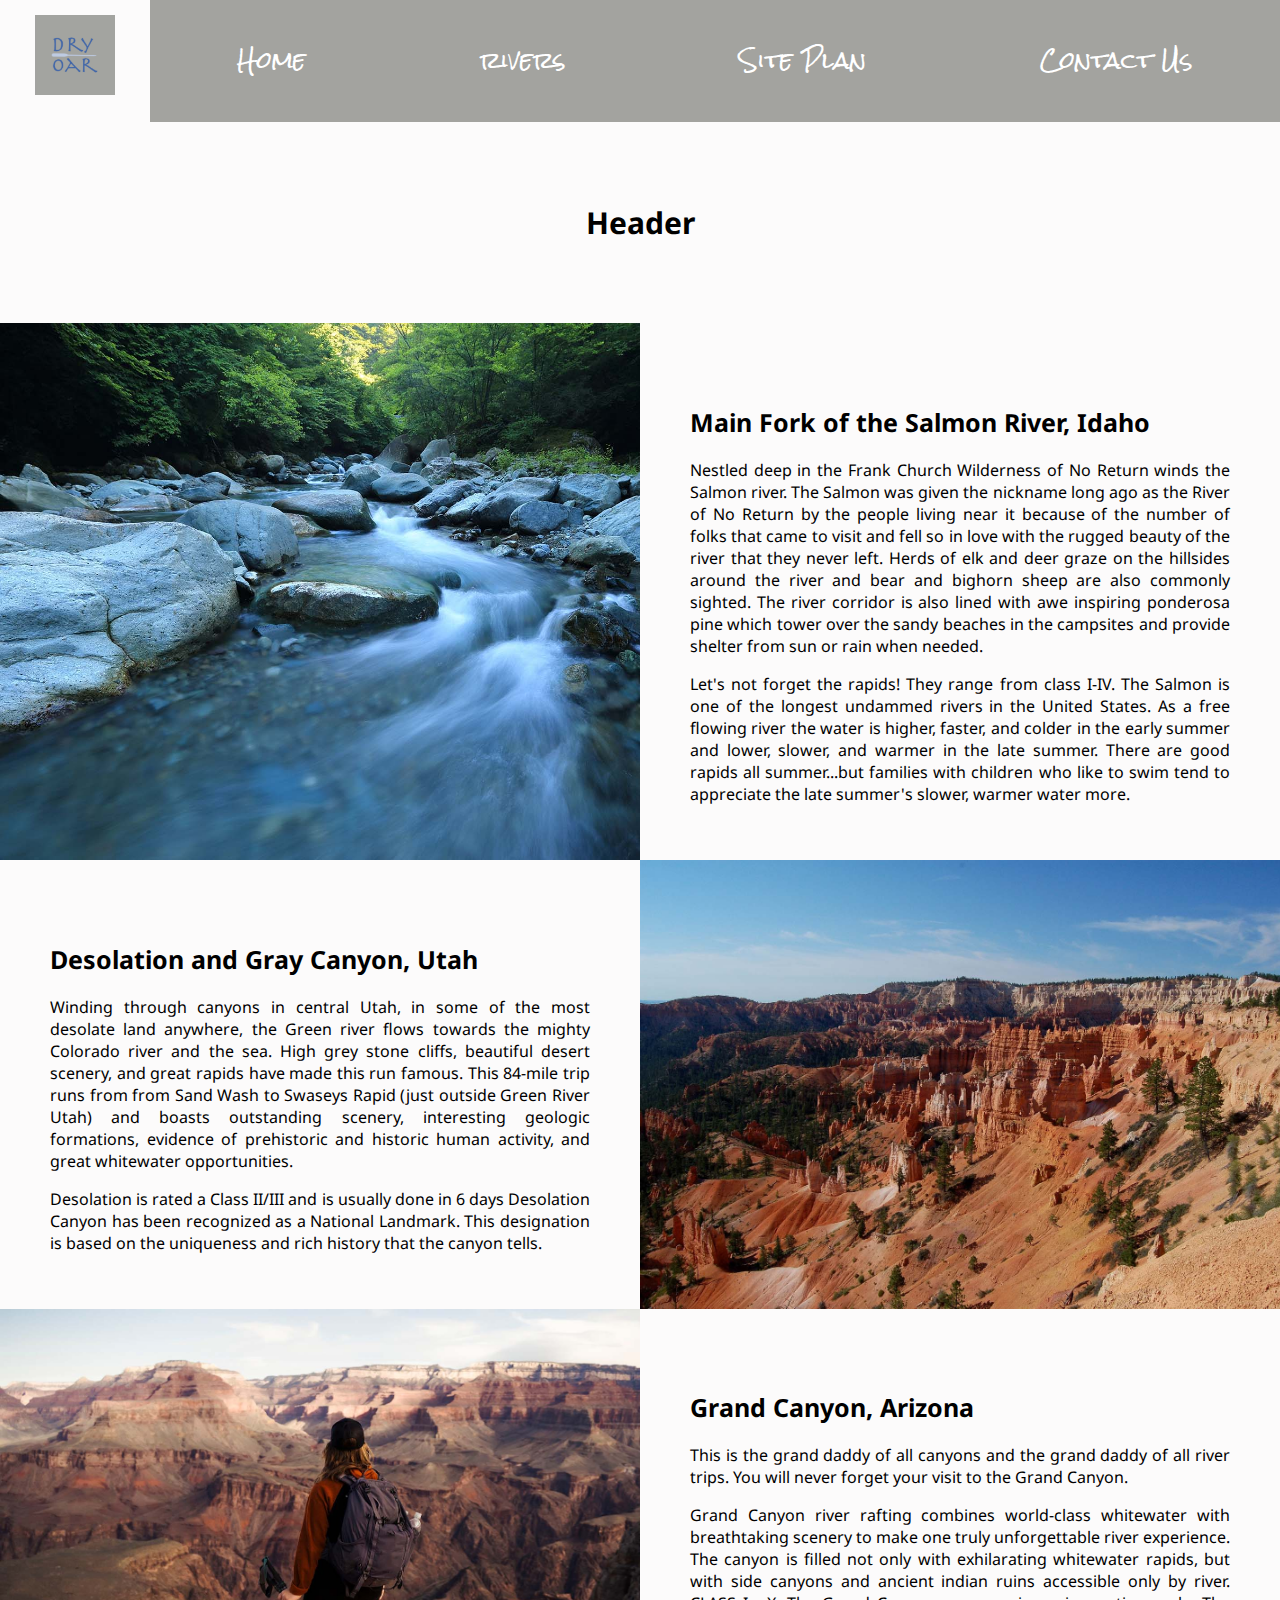
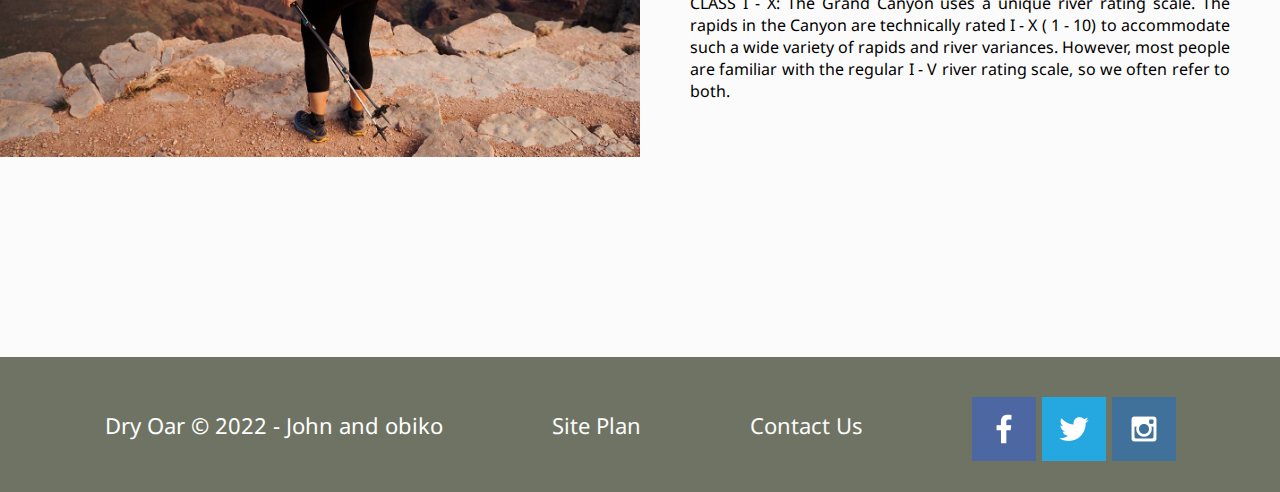
==== commit f87e90fc: "new" ====
--- a/rivers.html
+++ b/rivers.html
@@ -11,7 +11,7 @@
     <div id="content">
         <header>
             <a id="logo_link" href="index.html">
-                <img class="logo" src="images/logo.png" alt="Dry Oar Logo">
+                <img class="logo" src="images/dry oar logo rivers-01.png" alt="Dry Oar Logo">
             </a>
             <nav>
                 <a href="index.html">Home</a>
@@ -20,7 +20,9 @@
                 <a href="contactus.html">Contact Us</a>
             </nav>
         </header>
-       
+       <div class="header">
+  <h1>Header</h1>
+  
         <body>
             <div class="section-container">
                <div class="columns image" style="background-image:url('images/kazuend-cCthPLHmrzI-unsplash.jpg')">
--- a/styles/style.css
+++ b/styles/style.css
@@ -59,7 +59,7 @@
 header {
     display: grid;
     grid-template-columns: 150px auto;
-    background-color:#070c015d;
+    background-color:#070c0100;
     font: "Rock Salt";
     font-family:Rock Salt, Noto Sans, Montserrat, sans-serif;
    
@@ -240,75 +240,81 @@
 
 
 
-    body
-    {
-    overflow-x:hidden;
-    font-family:'Noto Sans', sans-serif;
-    }
-    .section-container
-    {
-    --bs-gutter-x: 1.5rem;
-    --bs-gutter-y: 0;
-    display: flex;
-    flex-wrap: wrap;
-    }
-    .section-container .columns
-    {
-    flex:0 0 auto;
-    width:50%;
-    }
-    .section-container .columns.image
-    {
-    background-position:center;
-    background-repeat:no-repeat;
-    background-size:cover;
-    width: 0;
-    }
-    .section-container .columns.content .content-container
-    {
-    padding:120px 120px;
-    }
-    .section-container .columns.content .content-container h5
-    {
-    font-weight:700;
-    font-size:25px;
-    margin-bottom:20px;
-    }
-    .section-container .columns.content .content-container p
-    {
-    font-weight:400;
-    font-size:16px;
-    margin-bottom:20px;
-    margin-bottom:15px;
-    text-align:justify;
-    }
-    @media screen and (max-width:767px)
-    {
-    .section-container
-    {
-    flex-flow:row wrap;
-    }
-    .section-container .columns.image{
-    display:block;
-    order:1;
-    width:100%;
-    height:250px;
-    }
-    .section-container .columns.content
-    {
-    display:block;
-    order:2;
-    width:100%;
-    }
-    .section-container .columns.content .content-container
-    {
-    padding:20px 35px;
-    }
-    .section-container .columns.content .content-container h5
-    {
-    margin-bottom:5px;
-    }
-    }
+*
+{
+padding:60;
+margin:60;
+}
+body
+{
+overflow-x:hidden;
+font-family:'Noto Sans', sans-serif;
+}
+.section-container
+{
+--bs-gutter-x: 1.5rem;
+--bs-gutter-y: 0;
+display: flex;
+flex-wrap: wrap;
+}
+.section-container .columns
+{
+flex:0 0 auto;
+width:50%;
+}
+.section-container .columns.image
+{
+background-position: left;
+background-repeat:no-repeat;
+background-size: cover;
+}
+.section-container .columns.content .content-container
+{
+padding:40px 50px;
+}
+.section-container .columns.content .content-container h5
+{
+font-weight:700;
+font-size:25px;
+margin-bottom:20px;
+}
+.section-container .columns.content .content-container p
+{
+font-weight:400;
+font-size:16px;
+margin-bottom:20px;
+margin-bottom:15px;
+text-align:justify;
+}
+@media screen and (max-width:767px)
+{
+.section-container
+{
+flex-flow:row wrap;
+}
+.section-container .columns.image{
+display:block;
+order:1;
+width:80000%;
+height:60660px;
+}
+.section-container .columns.content
+{
+display:block;
+order:2;
+width:50000%;
+}
+.section-container .columns.content .content-container
+{
+padding:200000px 350000px;
+}
+.section-container .columns.content .content-container h5
+{
+margin-bottom:605px;
+}
+}
+
+
     
 
 
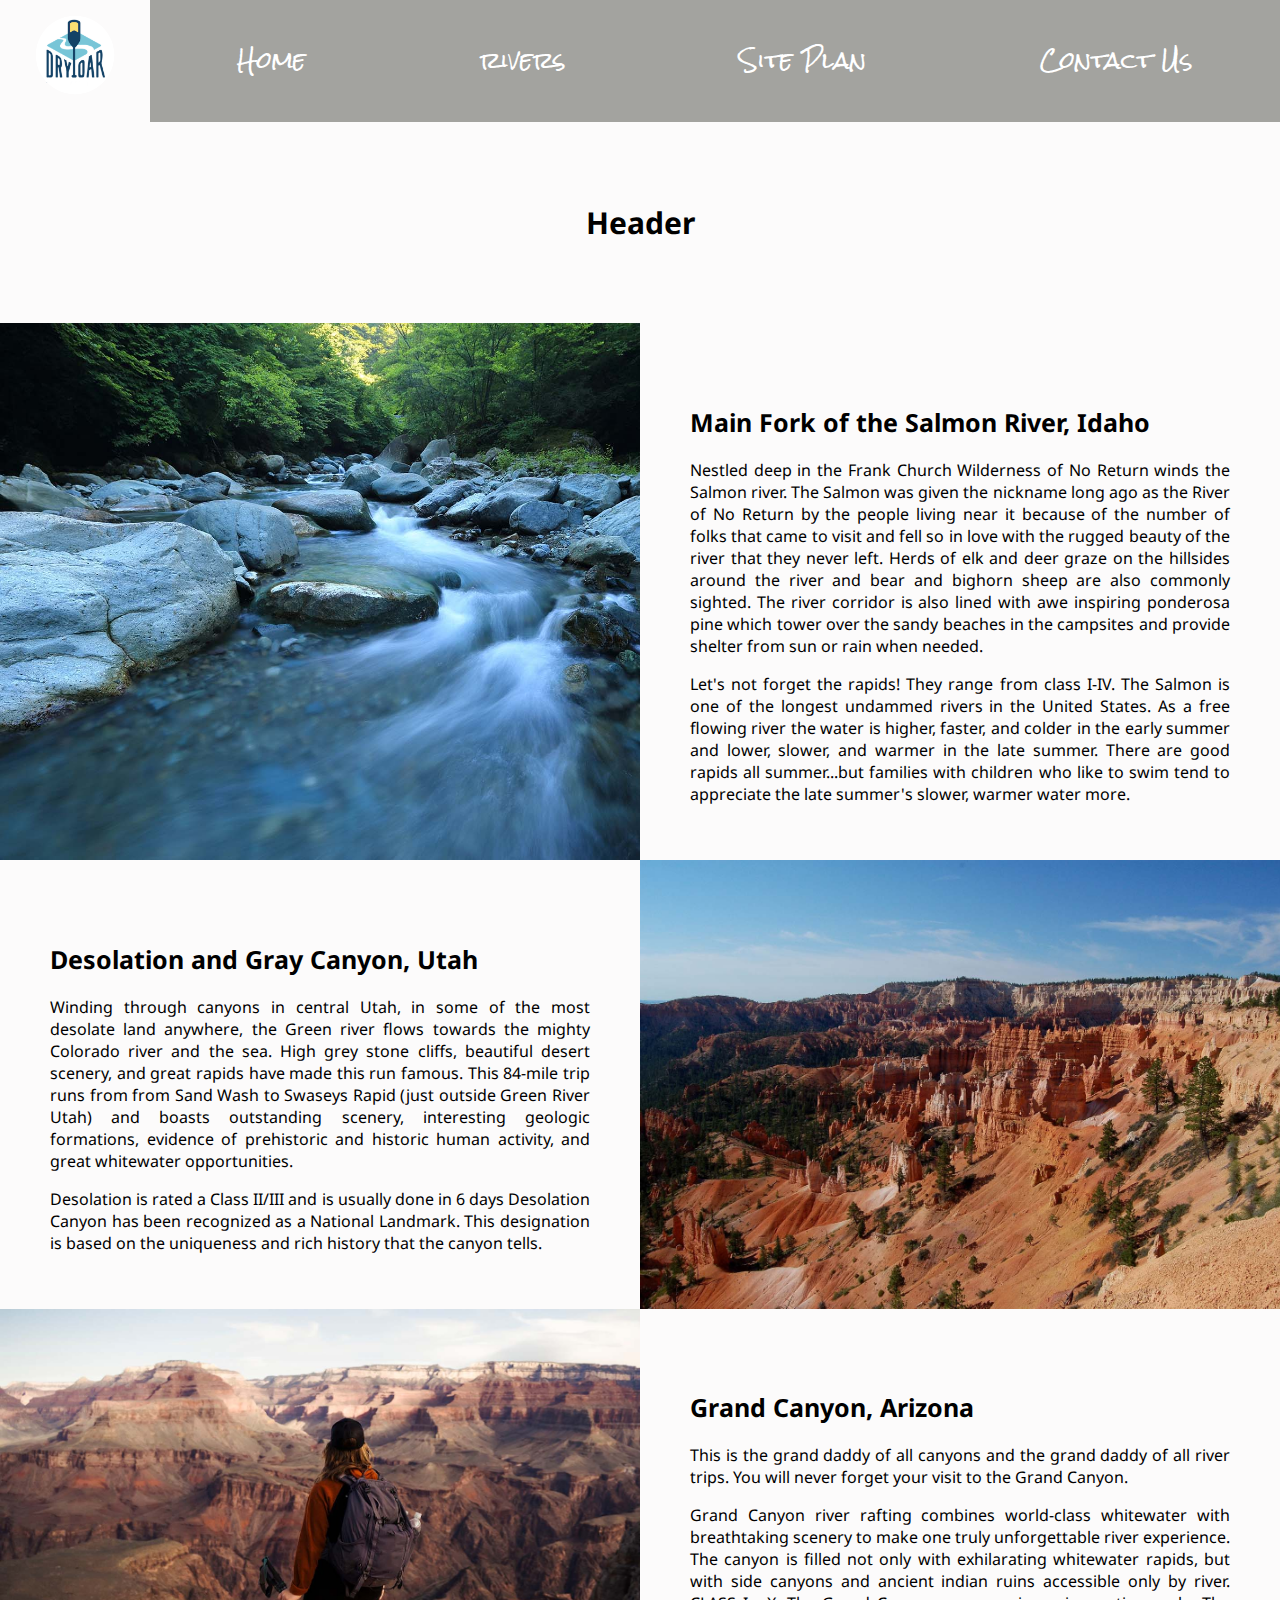
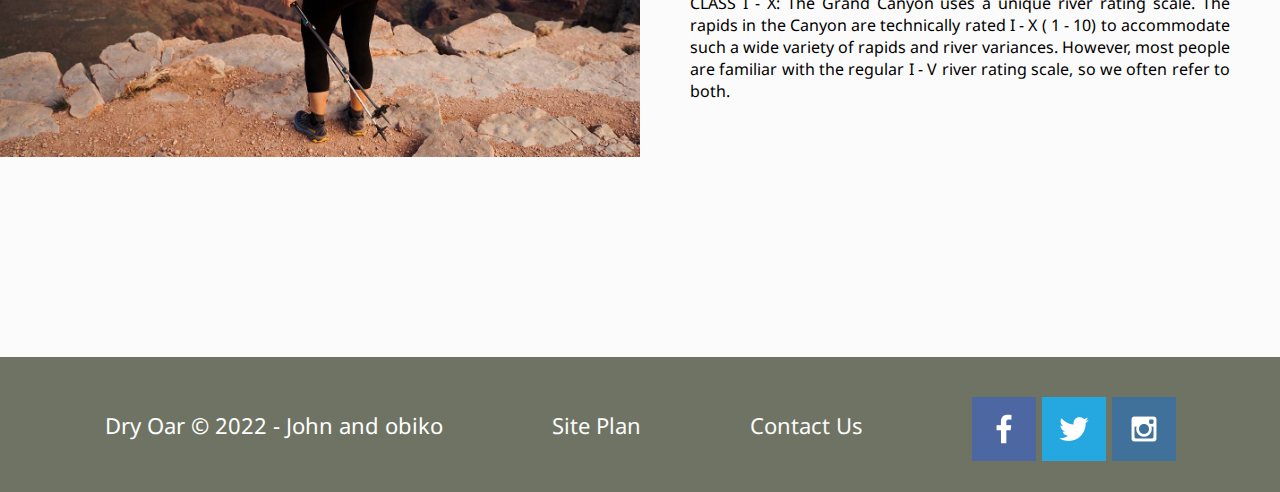
==== commit ec52cf5f: "ntt" ====
--- a/rivers.html
+++ b/rivers.html
@@ -11,7 +11,7 @@
     <div id="content">
         <header>
             <a id="logo_link" href="index.html">
-                <img class="logo" src="images/dry oar logo rivers-01.png" alt="Dry Oar Logo">
+                <img class="logo" src="images/logo.png" alt="Dry Oar Logo">
             </a>
             <nav>
                 <a href="index.html">Home</a>
--- a/styles/style.css
+++ b/styles/style.css
@@ -8,7 +8,7 @@
 
 nav a{
     text-align: center;
-    color: #ffffff;
+    color: rgb(255, 255, 255);
     text-decoration: none;
     padding: 35px;
     
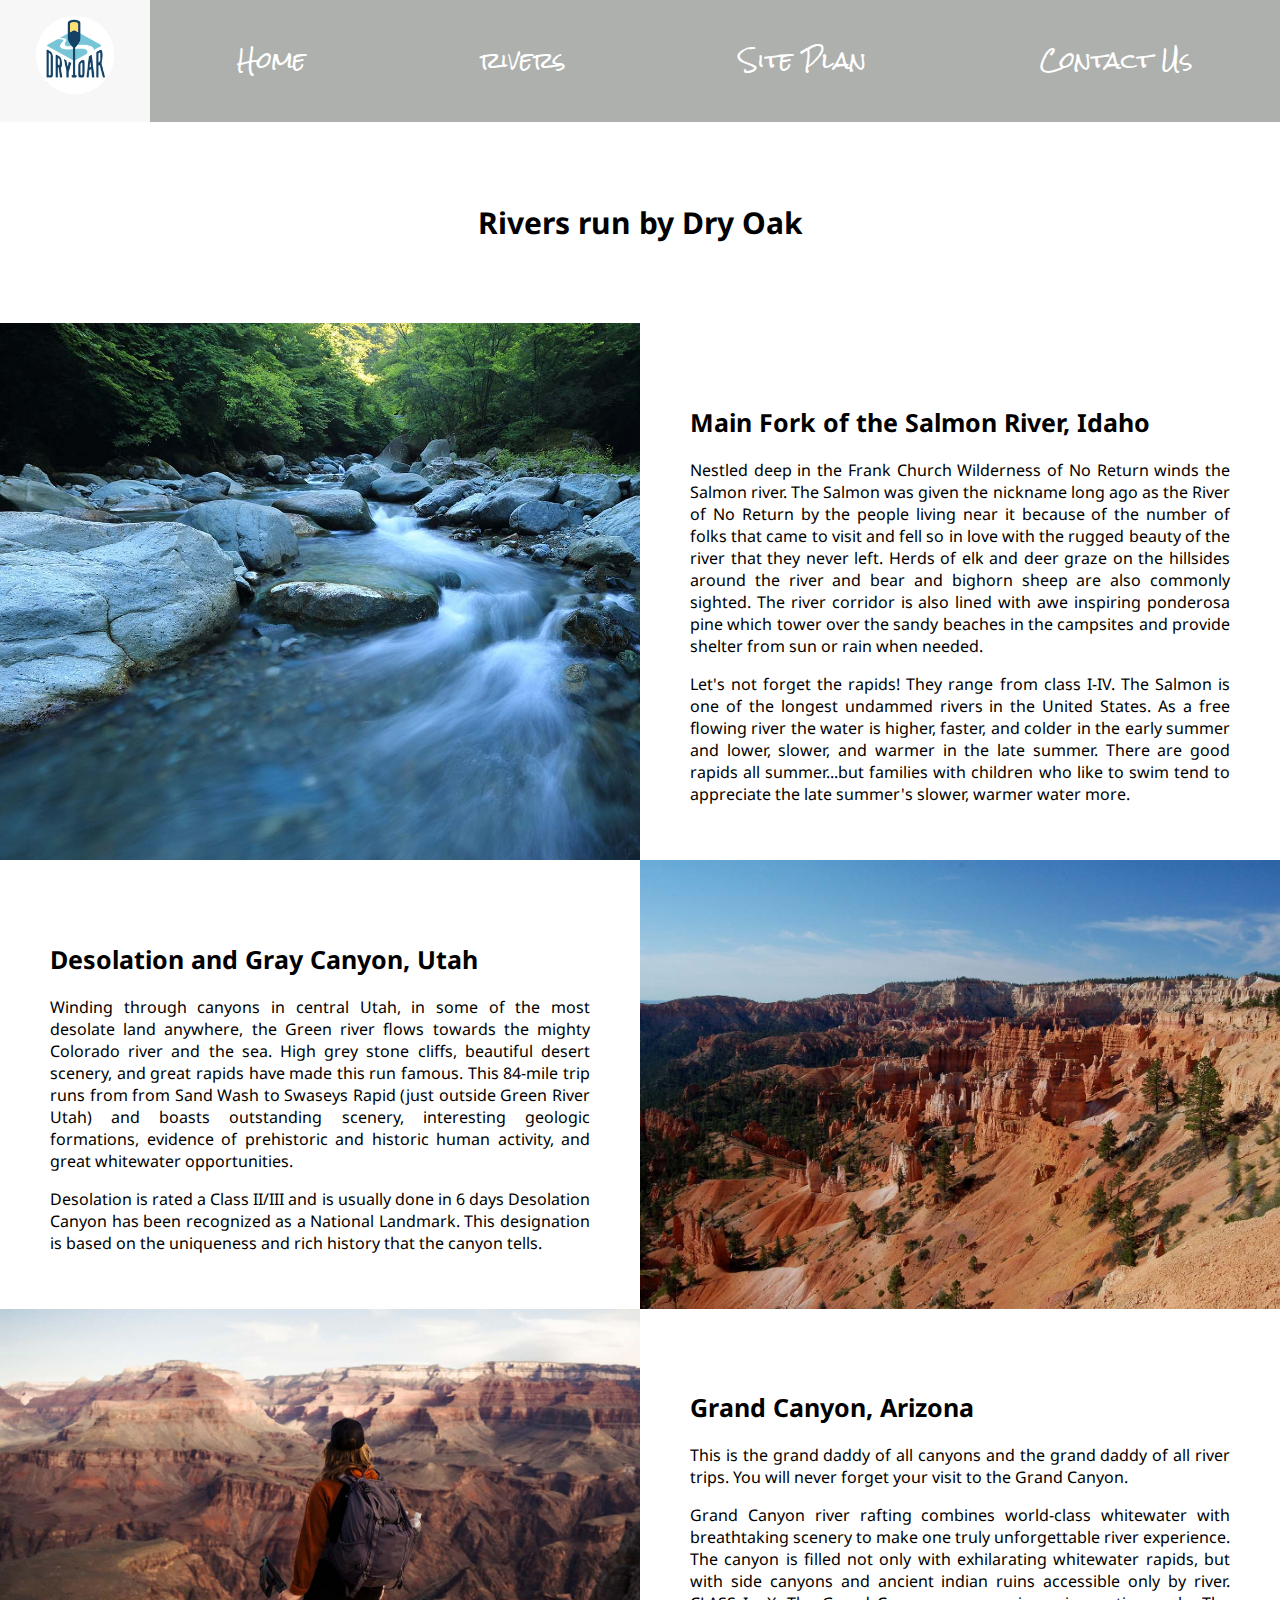
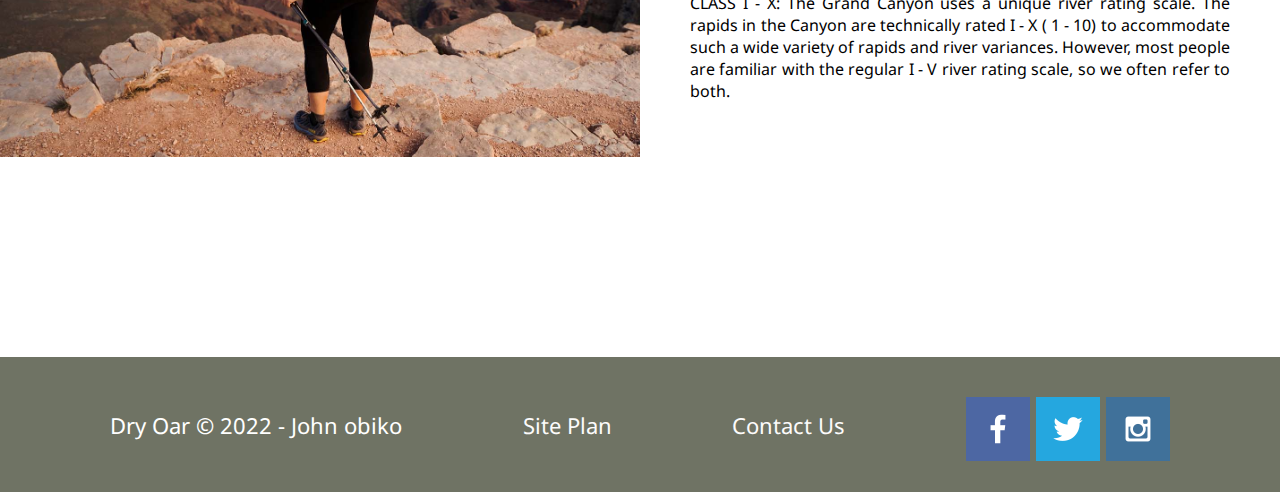
==== commit 211d1c44: "final changes" ====
--- a/rivers.html
+++ b/rivers.html
@@ -8,6 +8,8 @@
     <title>Whitewater Rafting Vacations | Dry Oar Boating | Home</title>
 </head>
 <body>
+
+   
     <div id="content">
         <header>
             <a id="logo_link" href="index.html">
@@ -21,7 +23,7 @@
             </nav>
         </header>
        <div class="header">
-  <h1>Header</h1>
+  <h1>Rivers run by Dry Oak</h1>
   
         <body>
             <div class="section-container">
@@ -77,8 +79,10 @@
          </body>
       </html>
        </main>
+
+       
         <footer>
-            <p>Dry Oar © 2022 - John and obiko</p>
+            <p>Dry Oar © 2022 - John obiko</p>
             <p><a href="site-plan-rafting.html">Site Plan</a></p>
             <p><a href="contactus.html">Contact Us</a></p>
             <div class="social">
--- a/styles/style.css
+++ b/styles/style.css
@@ -8,7 +8,7 @@
 
 nav a{
     text-align: center;
-    color: rgb(255, 255, 255);
+    color: #ffffff;
     text-decoration: none;
     padding: 35px;
     
@@ -16,7 +16,7 @@
 nav{
     display: flex;
     justify-content: space-around;
-    background: #070c015d;
+    background: #151c1352;
 }
 #hero-msg h1{
     text-align: center;
@@ -50,7 +50,7 @@
 
 
 body {
-    background-color: #fcfbfb;
+    background-color: #ffffff;
     font-family:Noto Sans, Montserrat, sans-serif;
     font-size: 22px;
     padding: 0;
@@ -59,13 +59,13 @@
 header {
     display: grid;
     grid-template-columns: 150px auto;
-    background-color:#070c0100;
+    background-color:#070c0108;
     font: "Rock Salt";
     font-family:Rock Salt, Noto Sans, Montserrat, sans-serif;
    
 }
 nav a:hover {
-    background-color: rgb(255, 255, 255);
+    background-color: rgba(255, 255, 255, 0.865);
     color: #00171F;
 }
 .book, .join{
@@ -161,7 +161,7 @@
 #hero{
     display: grid; 
     grid-template-columns: 1fr 3fr 1fr;
-    margin-top: -120px; 
+    margin-top: -130px; 
     
 }
 #hero-box{
@@ -237,7 +237,26 @@
     display: flex;
     align-items: center;
 }
-
+#myBtn {
+    display: none;
+    position: fixed;
+    bottom: 20px;
+    right: 30px;
+    z-index: 99;
+    font-size: 18px;
+    border: none;
+    outline: none;
+    background-color: red;
+    color: white;
+    cursor: pointer;
+    padding: 15px;
+    border-radius: 4px;
+  }
+  
+  #myBtn:hover {
+    background-color: #555;
+  }
+ 
 
 
 *
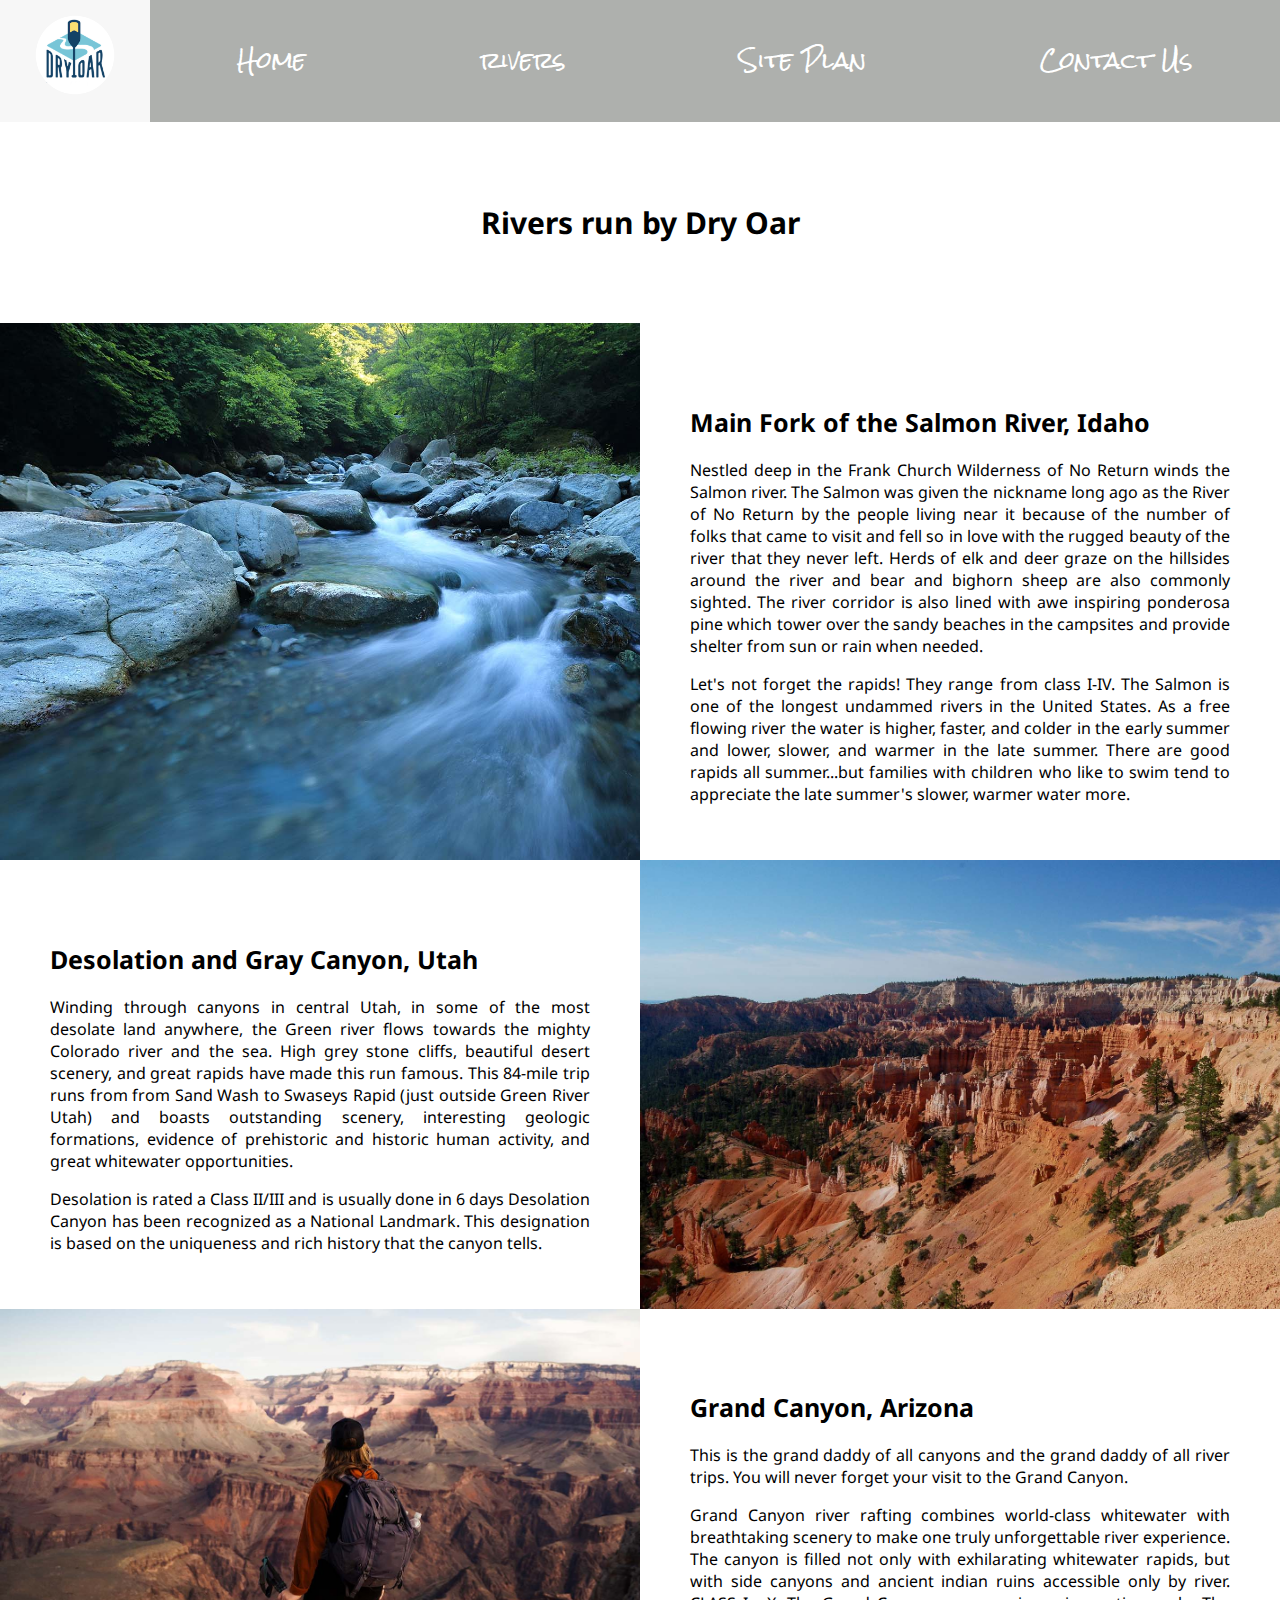
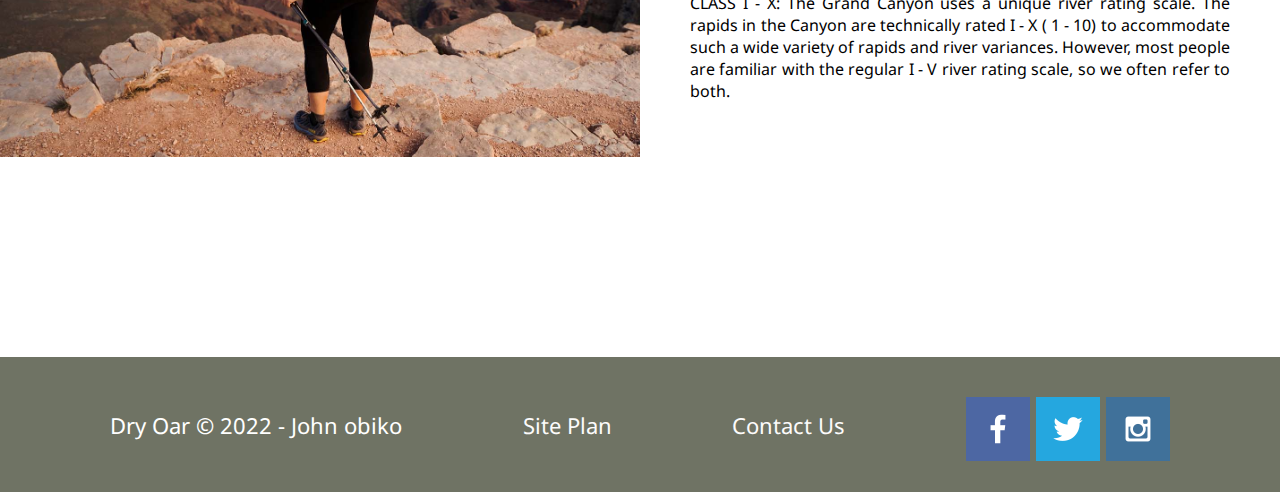
==== commit 6390c3e1: "oar" ====
--- a/rivers.html
+++ b/rivers.html
@@ -23,7 +23,7 @@
             </nav>
         </header>
        <div class="header">
-  <h1>Rivers run by Dry Oak</h1>
+  <h1>Rivers run by Dry Oar</h1>
   
         <body>
             <div class="section-container">
